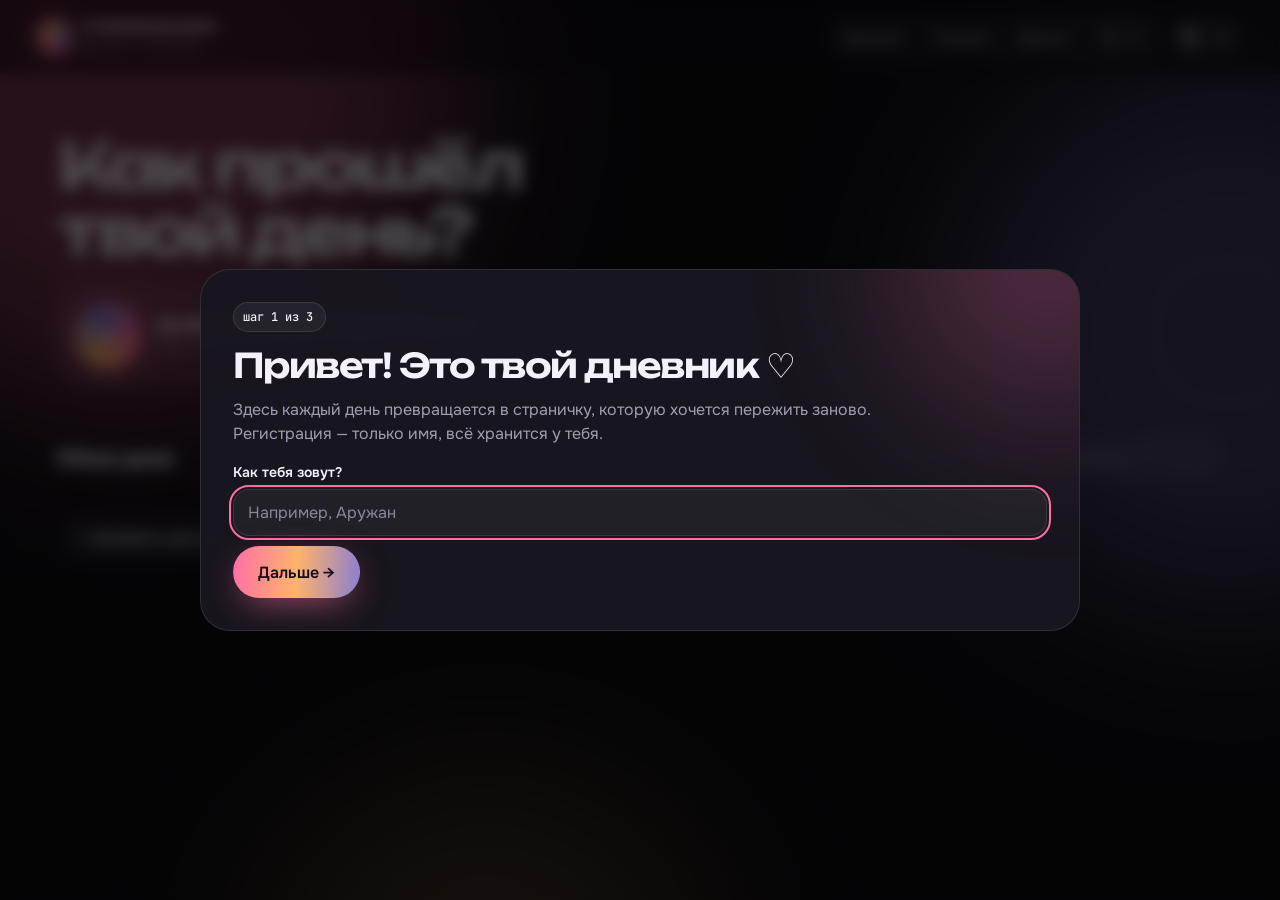
==== index.html @ b0649435 "Deploy Page of the Day: AI day pages, Aura design, RU/EN Co-Authored-By: Claude Opus 5.5 <noreply@an" ====
<!DOCTYPE html>
<html lang="ru">
<head>
<meta charset="utf-8">
<meta name="viewport" content="width=device-width,initial-scale=1,maximum-scale=1,viewport-fit=cover">
<title>Страница дня</title>
<link rel="manifest" href="manifest.webmanifest">
<link rel="icon" href="icon.svg" type="image/svg+xml">
<link rel="apple-touch-icon" href="icon.svg">
<meta name="theme-color" content="#0d0c11">
<meta name="apple-mobile-web-app-capable" content="yes">
<meta name="apple-mobile-web-app-title" content="Страница дня">
<link rel="preconnect" href="https://fonts.googleapis.com">
<link rel="preconnect" href="https://fonts.gstatic.com" crossorigin>
<link href="https://fonts.googleapis.com/css2?family=Amatic+SC:wght@700&family=Caveat:wght@500;700&family=Comfortaa:wght@600&family=Cormorant+Garamond:ital,wght@0,500;0,600;1,500;1,600&family=JetBrains+Mono:wght@500&family=Lobster&family=Marck+Script&family=Neucha&family=Nunito:wght@600&family=Onest:wght@400;500;600;700;800&family=Pacifico&family=Rubik+Mono+One&family=Unbounded:wght@400;500;600;700;900&display=swap" rel="stylesheet">
<link rel="stylesheet" href="css/aura.css">
</head>
<body>
<div class="mesh" aria-hidden="true"><i></i><i></i><i></i></div>
<svg width="0" height="0" style="position:absolute" aria-hidden="true"><defs>
<symbol id="i-photo" viewBox="0 0 24 24"><rect x="3" y="4" width="18" height="16" rx="3"/><circle cx="9" cy="10" r="2"/><path d="M21 16l-5-5-9 9"/></symbol>
<symbol id="i-video" viewBox="0 0 24 24"><rect x="3" y="6" width="13" height="12" rx="3"/><path d="M16 10l5-3v10l-5-3"/></symbol>
<symbol id="i-text" viewBox="0 0 24 24"><path d="M5 6V4h14v2M12 4v16M9 20h6"/></symbol>
<symbol id="i-sticker" viewBox="0 0 24 24"><path d="M14 3H7a4 4 0 0 0-4 4v10a4 4 0 0 0 4 4h7l7-7V7a4 4 0 0 0-4-4z"/><path d="M14 21v-4a3 3 0 0 1 3-3h4"/></symbol>
<symbol id="i-tpl" viewBox="0 0 24 24"><rect x="4" y="3" width="16" height="18" rx="3"/><path d="M8 8h8M8 12h8M8 16h5"/></symbol>
<symbol id="i-date" viewBox="0 0 24 24"><rect x="3" y="5" width="18" height="16" rx="3"/><path d="M3 10h18M8 3v4M16 3v4"/></symbol>
<symbol id="i-link" viewBox="0 0 24 24"><path d="M10 14a4 4 0 0 0 6 0l3-3a4 4 0 0 0-6-6l-1 1M14 10a4 4 0 0 0-6 0l-3 3a4 4 0 0 0 6 6l1-1"/></symbol>
<symbol id="i-secret" viewBox="0 0 24 24"><rect x="3" y="6" width="18" height="13" rx="2"/><path d="M3 8l9 6 9-6"/></symbol>
<symbol id="i-oc" viewBox="0 0 24 24"><circle cx="12" cy="9" r="5"/><path d="M4 21c1-4 4-6 8-6s7 2 8 6"/></symbol>
<symbol id="i-bg" viewBox="0 0 24 24"><path d="M12 3a9 9 0 1 0 0 18c1.5 0 2-1 2-2s-1-2 0-3 2-1 3-1a4 4 0 0 0 4-4c0-4-4-8-9-8z"/><circle cx="7.5" cy="11" r="1"/><circle cx="10" cy="7" r="1"/><circle cx="15" cy="7" r="1"/></symbol>
<symbol id="i-magic" viewBox="0 0 24 24"><path d="M5 19L17 7M14 4l1 2 2 1-2 1-1 2-1-2-2-1 2-1zM19 11l.7 1.3L21 13l-1.3.7L19 15l-.7-1.3L17 13l1.3-.7z"/></symbol>
<symbol id="i-play" viewBox="0 0 24 24"><path d="M7 4l13 8-13 8z"/></symbol>
<symbol id="i-undo" viewBox="0 0 24 24"><path d="M9 14L4 9l5-5"/><path d="M4 9h11a5 5 0 0 1 0 10h-3"/></symbol>
<symbol id="i-redo" viewBox="0 0 24 24"><path d="M3 12a9 9 0 0 1 15.5-6.3L21 8M21 3v5h-5M21 12a9 9 0 0 1-15.5 6.3L3 16M3 21v-5h5"/></symbol>
<symbol id="i-less" viewBox="0 0 24 24"><path d="M5 12h14"/></symbol>
<symbol id="i-more" viewBox="0 0 24 24"><path d="M12 5v14M5 12h14"/></symbol>
<symbol id="i-dots" viewBox="0 0 24 24"><circle cx="5" cy="12" r="1.4"/><circle cx="12" cy="12" r="1.4"/><circle cx="19" cy="12" r="1.4"/></symbol>
<symbol id="i-back" viewBox="0 0 24 24"><path d="M15 5l-7 7 7 7"/></symbol>
<symbol id="i-pen" viewBox="0 0 24 24"><path d="M4 20l4-1 11-11-3-3L5 16z"/></symbol>
<symbol id="i-book" viewBox="0 0 24 24"><path d="M4 5a2 2 0 0 1 2-2h13v16H6a2 2 0 0 0-2 2z"/><path d="M4 19V5"/></symbol>
<symbol id="i-grid" viewBox="0 0 24 24"><rect x="4" y="4" width="7" height="7" rx="2"/><rect x="13" y="4" width="7" height="7" rx="2"/><rect x="4" y="13" width="7" height="7" rx="2"/><rect x="13" y="13" width="7" height="7" rx="2"/></symbol>
<symbol id="i-friends" viewBox="0 0 24 24"><circle cx="9" cy="9" r="3.5"/><circle cx="17" cy="10" r="2.5"/><path d="M3 20c.8-3.5 3-5 6-5s5.2 1.5 6 5M15 15.5c2.6 0 4.6 1.3 5.5 4"/></symbol>
<symbol id="i-share" viewBox="0 0 24 24"><path d="M12 15V3M7 8l5-5 5 5M5 13v6a2 2 0 0 0 2 2h10a2 2 0 0 0 2-2v-6"/></symbol>
<symbol id="i-img" viewBox="0 0 24 24"><rect x="3" y="3" width="18" height="18" rx="3"/><path d="M3 16l5-5 5 5 3-3 5 5"/></symbol>
<symbol id="i-zip" viewBox="0 0 24 24"><path d="M4 7a2 2 0 0 1 2-2h4l2 2h6a2 2 0 0 1 2 2v8a2 2 0 0 1-2 2H6a2 2 0 0 1-2-2z"/></symbol>
<symbol id="i-why" viewBox="0 0 24 24"><circle cx="12" cy="12" r="9"/><path d="M9.5 9.5a2.5 2.5 0 1 1 3.5 2.3c-.6.3-1 .9-1 1.6V14M12 17.5v.01"/></symbol>
<symbol id="i-pages" viewBox="0 0 24 24"><rect x="3" y="5" width="8" height="14" rx="1.5"/><rect x="13" y="5" width="8" height="14" rx="1.5"/></symbol>
</defs></svg>

<header class="bar">
  <a class="logo" href="#home"><span class="logo-ic"></span><span><b data-i18n>страница дня</b><small data-i18n>дневник атмосферы</small></span></a>
  <div class="bar-r">
    <nav class="tabs-top glass">
      <a href="#home" data-nav="home"><svg><use href="#i-book"/></svg><span data-i18n>Дневник</span></a>
      <a href="#photos" data-nav="photos"><svg><use href="#i-grid"/></svg><span data-i18n>Галерея</span></a>
      <a href="#new" class="tab-add" aria-label="Добавить день" data-i18n-aria>+</a>
      <a href="#friends" data-nav="friends"><svg><use href="#i-friends"/></svg><span data-i18n>Друзья</span></a>
      <a href="#me" data-nav="me" class="me-link"><span id="me-ava" class="mini-ava"></span><span id="me-name" data-i18n>Я</span></a>
    </nav>
    <div class="lang glass" role="group" aria-label="Язык"><button type="button" data-lang="ru">RU</button><button type="button" data-lang="en">EN</button></div>
  </div>
</header>

<main>
  <!-- ДНЕВНИК -->
  <section id="v-home" class="view">
    <div class="home-hero">
      <div>
        <p class="k" id="hello-k"></p>
        <h1 id="hello-h">Как прошёл твой день?</h1>
        <button class="cta glass" id="new-day" type="button"><span class="orb">+</span><span><b data-i18n>Добавить сегодняшний день</b><small data-i18n>Пара фото и пара слов — страницу соберу сама</small></span></button>
        <div class="week" id="week"></div>
        <div id="vibe-sum"></div>
      </div>
      <div class="side-col">
        <div class="qday glass" id="qday" hidden></div>
        <div id="memory" class="mem-col"></div>
      </div>
    </div>
    <div class="sec-row"><h2 class="sec"><span id="diary-name" data-i18n>Мои дни</span> <span id="days-count" class="count"></span></h2><input id="search" type="search" class="search" placeholder="Найти день: «какао», «концерт», «октябрь»…" data-i18n-ph aria-label="Поиск по дням" data-i18n-aria></div>
    <div class="days" id="days"></div>
    <div class="row"><label class="btn ghost"><span data-i18n>⇪ Добавить день друга</span><input type="file" id="import-home" accept=".json,application/json" hidden></label></div>
  </section>

  <!-- ДОБАВИТЬ ДЕНЬ -->
  <section id="v-new" class="view" hidden>
    <div class="cmp">
      <div class="cmp-top"><div><p class="k" id="cmp-date"></p><h1 data-i18n>Каким был день?</h1></div><a class="x" href="#home" aria-label="Закрыть" data-i18n-aria style="display:grid;place-items:center;text-decoration:none">✕</a></div>
      <textarea id="cmp-text" class="cmp-text glass" placeholder="Пара слов о дне — можно совсем коротко" data-i18n-ph></textarea>
      <p class="lbl"><span data-i18n>// настроение</span><small data-i18n>необязательно</small></p>
      <div class="moods" id="cmp-moods"></div>
      <input id="cmp-own" class="inp own" placeholder="Опиши настроение своими словами" data-i18n-ph hidden>
      <p class="lbl"><span data-i18n>// фото и видео</span><small data-i18n>первое станет главным</small></p>
      <div class="media" id="cmp-media"></div>
      <p class="lbl"><span data-i18n>// детали</span><small data-i18n>необязательно</small></p>
      <div class="rowi glass"><i>♪</i><input id="cmp-song" placeholder="Песня дня: ссылка или «исполнитель — название»" data-i18n-ph></div>
      <div class="rowi glass"><i>⌖</i><input id="cmp-place" placeholder="Место" data-i18n-ph></div>
      <div class="rowi glass"><i>✎</i><input id="cmp-extra" placeholder="Ещё заметка — что хочется не забыть" data-i18n-ph></div>
      <div class="cmp-q glass" id="cmp-q" hidden></div>
      <div class="cmp-go"><button class="btn pink" id="cmp-gen" type="button" disabled><span data-i18n>✦ Собрать мой день</span></button></div>
      <p class="note" id="cmp-hint" style="text-align:center" data-i18n>Добавь хотя бы пару слов или одно фото</p>
    </div>
  </section>

  <!-- ГАЛЕРЕЯ -->
  <section id="v-photos" class="view" hidden>
    <div class="view-h"><h1 data-i18n>Все фото</h1><p class="sub" data-i18n>Каждый кадр из всех дней в одном месте. Нажми — откроется день, к которому он приклеен.</p></div>
    <div class="gallery" id="gallery"></div>
  </section>

  <!-- ДРУЗЬЯ -->
  <section id="v-friends" class="view" hidden>
    <div class="view-h">
      <h1 data-i18n>Дни друзей</h1>
      <p class="sub" data-i18n>Друг жмёт «Поделиться» в своём дне и присылает тебе файл. Ты добавляешь его сюда, смотришь атмосферу его дня, ставишь реакции и оставляешь записки в конвертиках. Можно собрать общий разворот: слева твоя страница, справа — его.</p>
      <div class="row"><label class="btn pink big"><span data-i18n>⇪ Добавить файл от друга</span><input type="file" id="import-friends" accept=".json,application/json" hidden></label></div>
    </div>
    <div class="days" id="friend-days"></div>
  </section>

  <!-- ПРОФИЛЬ -->
  <section id="v-me" class="view" hidden>
    <div class="me-grid glass">
      <div class="oc-stage" id="me-oc"></div>
      <div>
        <h1 id="me-h">Профиль</h1>
        <p class="sub" data-i18n>Твой персонаж живёт в дневнике как стикер. Его можно поменять когда угодно.</p>
        <div class="row"><button class="btn white" id="edit-oc" type="button" data-i18n>Изменить персонажа</button><button class="btn ghost" id="edit-vibe" type="button" data-i18n>Пройти тест вайба заново</button><a class="btn ghost" href="atmosphere.html" data-i18n>Художественный режим</a></div>
        <div class="row"><button class="btn ghost" id="backup" type="button" data-i18n>Сохранить весь дневник файлом</button><label class="btn ghost"><span data-i18n>Восстановить из файла</span><input type="file" id="restore" accept=".json" hidden></label></div>
        <div class="set">
          <h3 data-i18n>AI-анализ через Gemini</h3>
          <p class="note" data-i18n>Без ключа страницы собирает встроенный движок прямо в браузере. С ключом Gemini дополнительно смотрит, что на фото, и точнее подбирает детали и название. Фото и текст дня тогда отправляются в Google.</p>
          <div class="field"><span data-i18n>Ключ Gemini API</span><input id="ai-key" type="password" autocomplete="off" placeholder="AIza…"></div>
          <div class="field"><span data-i18n>Модель</span><input id="ai-model" placeholder="gemini-2.5-flash"></div>
          <div class="row" style="margin-top:4px"><button class="btn white small" id="ai-save" type="button" data-i18n>Сохранить</button><button class="btn ghost small" id="ai-test" type="button" data-i18n>Проверить</button><span class="note" id="ai-st"></span></div>
        </div>
        <p class="note" style="margin-top:18px" data-i18n>Всё хранится только в твоём браузере.</p>
      </div>
    </div>
  </section>

  <!-- ГОТОВАЯ СТРАНИЦА И РЕДАКТОР -->
  <section id="v-edit" class="view" hidden>
    <div class="ed-top">
      <a class="btn icon" href="#home" aria-label="Назад" data-i18n-aria><svg><use href="#i-back"/></svg></a>
      <input id="ed-title" class="ed-title" placeholder="Название дня" data-i18n-ph aria-label="Название дня" data-i18n-aria>
      <input id="ed-date" type="date" class="ed-date" aria-label="Дата" data-i18n-aria>
      <button class="btn icon edit-only" id="ed-undo" type="button" title="Отменить (Ctrl+Z)" aria-label="Отменить" data-i18n-aria><svg><use href="#i-undo"/></svg></button>
      <button class="btn small white edit-only" id="ed-done" type="button" data-i18n>Готово</button>
      <button class="btn icon" id="ed-more" type="button" aria-label="Ещё" data-i18n-aria><svg><use href="#i-dots"/></svg></button>
    </div>
    <div class="ed-menu glass" id="ed-menu" hidden>
      <button type="button" id="ed-play"><svg><use href="#i-play"/></svg><span data-i18n>Прожить день</span></button>
      <button type="button" id="ed-share"><svg><use href="#i-share"/></svg><span data-i18n>Поделиться</span></button>
      <button type="button" id="ed-why"><svg><use href="#i-why"/></svg><span data-i18n>Почему так?</span></button>
      <hr>
      <button type="button" id="ed-png"><svg><use href="#i-img"/></svg><span data-i18n>Сохранить картинкой</span></button>
      <button type="button" id="ed-video"><svg><use href="#i-video"/></svg><span data-i18n>Видео для сторис</span></button>
      <button type="button" id="ed-zip"><svg><use href="#i-zip"/></svg><span data-i18n>Папка .zip</span></button>
      <hr>
      <div class="row-m"><svg><use href="#i-pages"/></svg><div class="seg" role="group" aria-label="Страницы"><button type="button" data-pages="1" data-i18n>1 стр.</button><button type="button" data-pages="2" data-i18n>2 стр.</button></div></div>
    </div>
    <div class="ed-wrap" id="ed-wrap">
      <div class="ed-glow"></div>
      <div class="spread" id="spread"></div>
    </div>
    <div class="ed-side" id="ed-side">
    <p class="side-k k" data-i18n>AI собрал страницу · можно пересобрать</p>
    <div class="aibar" id="aibar">
      <button type="button" class="main" data-ai="regen"><svg><use href="#i-redo"/></svg><span data-i18n>Другой вариант</span></button>
      <button type="button" data-ai="less"><svg><use href="#i-less"/></svg><span data-i18n>Минималистичнее</span></button>
      <button type="button" data-ai="more"><svg><use href="#i-more"/></svg><span data-i18n>Больше деталей</span></button>
      <button type="button" data-ai="mood" id="ai-mood"></button>
    </div>
    <p class="why-line" id="why-line"></p>
    <div class="ed-bottom" id="ed-bottom">
      <button class="btn" type="button" id="ed-edit"><svg><use href="#i-pen"/></svg><span data-i18n>Править</span></button>
      <button class="btn pink" type="button" id="ed-save" data-i18n>Сохранить в дневник</button>
    </div>
    <ol class="why side-why" id="why-list"></ol>
    </div>
    <div class="dock" id="dock">
      <div class="tools" id="tools">
        <button class="tool" data-sheet="photo" type="button"><svg><use href="#i-photo"/></svg><span data-i18n>Фото</span></button>
        <label class="tool"><input type="file" id="add-video" accept="video/*" hidden><svg><use href="#i-video"/></svg><span data-i18n>Видео 5с</span></label>
        <button class="tool" data-act="text" type="button"><svg><use href="#i-text"/></svg><span data-i18n>Текст</span></button>
        <button class="tool" data-sheet="stickers" type="button"><svg><use href="#i-sticker"/></svg><span data-i18n>Стикеры</span></button>
        <button class="tool" data-sheet="bg" type="button"><svg><use href="#i-bg"/></svg><span data-i18n>Фон</span></button>
        <button class="tool" data-sheet="song" type="button"><svg viewBox="0 0 24 24"><path d="M9 18V5l11-2v13"/><circle cx="6" cy="18" r="3"/><circle cx="17" cy="16" r="3"/></svg><span data-i18n>Песня</span></button>
        <button class="tool" data-sheet="templates" type="button"><svg><use href="#i-tpl"/></svg><span data-i18n>Вопросы</span></button>
        <button class="tool" data-sheet="widgets" type="button"><svg><use href="#i-date"/></svg><span data-i18n>Дата</span></button>
        <button class="tool" data-act="link" type="button"><svg><use href="#i-link"/></svg><span data-i18n>Ссылка</span></button>
        <button class="tool" data-sheet="secrets" type="button"><svg><use href="#i-secret"/></svg><span data-i18n>Секрет</span></button>
        <button class="tool" data-act="oc" type="button"><svg><use href="#i-oc"/></svg><span data-i18n>Я</span></button>
      </div>
      <div class="itbar" id="itbar" hidden>
        <button type="button" data-it="edit" data-i18n>✎ Изменить</button>
        <button type="button" data-it="frame" data-i18n>▢ Рамка</button>
        <button type="button" data-it="color" data-i18n>● Цвет</button>
        <button type="button" data-it="pos" data-i18n>⌖ Место</button>
        <button type="button" data-it="up" data-i18n>↑ Выше</button>
        <button type="button" data-it="down" data-i18n>↓ Ниже</button>
        <button type="button" data-it="dup" data-i18n>⧉ Копия</button>
        <button type="button" data-it="del" class="danger" data-i18n>✕ Удалить</button>
        <button type="button" data-it="done" class="ok" data-i18n>Готово</button>
      </div>
    </div>
  </section>
</main>

<!-- генерация -->
<div class="genov" id="genov" hidden><div><div class="gorb" id="gorb"></div><b id="gen-h" data-i18n>Считываю атмосферу</b><p id="gen-p" data-i18n>свет фото, слова, ритм песни и твой стиль</p><div class="gsteps" id="gsteps"></div></div></div>
<!-- нижние листы -->
<div class="sheet" id="sheet" hidden><div class="sheet-box"><div class="sheet-head"><b id="sheet-title"></b><button type="button" class="x" id="sheet-x" aria-label="Закрыть" data-i18n-aria>✕</button></div><div id="sheet-body" class="sheet-body"></div></div></div>
<!-- окно (онбординг, конверт, редактирование) -->
<div class="modal" id="modal" hidden><div class="modal-box" id="modal-box"></div></div>
<div class="shelf" id="shelf" hidden>
  <div class="shelf-panel" id="shelf-panel" aria-label="Мои дневники"></div>
  <button class="shelf-handle" id="shelf-handle" type="button" aria-label="Открыть мои дневники" title="Потяни вправо"><i></i><i></i><i></i></button>
</div>
<div class="shelf-dim" id="shelf-dim"></div>
<div class="replay" id="replay" hidden></div>
<div class="toast" id="toast" hidden></div>

<script src="js/util.js"></script>
<script src="js/i18n.js"></script>
<script src="js/i18n-en.js"></script>
<script src="js/lexicon.js"></script>
<script src="js/analyze-text.js"></script>
<script src="js/analyze-image.js"></script>
<script src="js/music.js"></script>
<script src="js/analyze-audio.js"></script>
<script src="js/demo.js"></script>
<script src="js/system.js"></script>
<script src="js/zip.js"></script>
<script src="js/stickers.js"></script>
<script src="js/prompts.js"></script>
<script src="js/taste.js"></script>
<script src="js/gemini.js"></script>
<script src="js/generate.js"></script>
<script src="js/scrap.js"></script>
</body>
</html>
---- css/aura.css ----
/*
АУРА — тёмный кинематографичный интерфейс. Цвета приносит день: палитра последней страницы
светится за интерфейсом (--acc, --acc2, --acc3). Сами страницы дневника живут в своих цветах.
TYPE — Unbounded (заголовки), Onest (интерфейс), JetBrains Mono (служебные подписи).
*/
:root{--bg:#0d0c11;--bg2:#16141c;--ink:#f4f1fa;--muted:#a39db2;--line:#ffffff1c;--glass:#ffffff0e;--glass2:#ffffff18;--card:#ffffff0e;
  --acc:#ff6fa5;--acc2:#8b7fd1;--acc3:#ffb36b;--grad:linear-gradient(95deg,#ff6fa5,#ffb36b 50%,#8b7fd1);
  --h:Unbounded,Onest,system-ui,sans-serif;--ui:Onest,system-ui,sans-serif;--mono:"JetBrains Mono",ui-monospace,monospace;color-scheme:dark}
*{box-sizing:border-box;min-width:0}
[hidden]{display:none!important}
html,body{margin:0}
body{background:var(--bg);color:var(--ink);font:16px/1.5 var(--ui);overflow-x:clip;-webkit-font-smoothing:antialiased}
a{color:inherit}
svg use{pointer-events:none}
h1,h2{font-family:var(--h);font-weight:600;letter-spacing:-.045em;line-height:1.02;margin:0;text-wrap:balance}
h1{font-size:clamp(34px,5vw,64px)}
h2{font-size:clamp(24px,3vw,34px)}
.sub{color:var(--muted);font-size:16px;max-width:58ch}
.note{color:var(--muted);font-size:13px}
.k{font:500 12px var(--mono);color:var(--muted);letter-spacing:.02em}
.row{display:flex;flex-wrap:wrap;gap:8px;margin:18px 0 0}
.pill{display:inline-flex;align-items:center;gap:8px;font:500 12px var(--mono);color:var(--ink);background:var(--glass);border:1px solid var(--line);border-radius:999px;padding:6px 12px 6px 9px;margin:0 0 16px}
.pill i{width:8px;height:8px;border-radius:50%;background:var(--acc);box-shadow:0 0 10px var(--acc)}
.glass{background:var(--glass);border:1px solid var(--line);backdrop-filter:blur(22px) saturate(1.3);-webkit-backdrop-filter:blur(22px) saturate(1.3)}

/* аура за интерфейсом */
.mesh{position:fixed;inset:0;z-index:-1;pointer-events:none;overflow:hidden}
.mesh i{position:absolute;border-radius:50%;filter:blur(90px);opacity:.42;transition:background 1.4s}
.mesh i:nth-child(1){width:52vmax;height:52vmax;left:-16vmax;top:-20vmax;background:var(--acc);animation:drift 26s ease-in-out infinite alternate}
.mesh i:nth-child(2){width:44vmax;height:44vmax;right:-18vmax;top:4vmax;background:var(--acc2);animation:drift 32s ease-in-out infinite alternate-reverse}
.mesh i:nth-child(3){width:36vmax;height:36vmax;left:20vmax;bottom:-26vmax;background:var(--acc3);opacity:.22;animation:drift 38s ease-in-out infinite alternate}
@keyframes drift{to{transform:translate(6vmax,4vmax) scale(1.12)}}
body.in-edit .mesh i{opacity:.28}

/* верхняя панель и нижние вкладки */
.bar{position:sticky;top:0;z-index:20;display:flex;gap:10px 20px;align-items:center;justify-content:space-between;padding:12px max(3vw,16px);background:color-mix(in srgb,var(--bg) 55%,transparent);backdrop-filter:blur(18px) saturate(1.4);-webkit-backdrop-filter:blur(18px) saturate(1.4);border-bottom:1px solid #ffffff10}
.logo{display:flex;gap:10px;align-items:center;text-decoration:none}
.logo-ic{width:34px;height:34px;border-radius:50%;background:conic-gradient(from 200deg,var(--acc),var(--acc3),var(--acc2),var(--acc));box-shadow:0 0 24px color-mix(in srgb,var(--acc) 60%,transparent);transition:background 1.4s}
.logo b{display:block;font:600 16px/1 var(--h);letter-spacing:-.05em}
.logo small{font:500 11px var(--mono);color:var(--muted)}
.bar-r{display:flex;gap:10px;align-items:center}
.tabs-top{display:flex;gap:2px;padding:4px;border-radius:999px}
.tabs-top a{text-decoration:none;padding:8px 14px;border-radius:999px;font-weight:600;font-size:14px;display:flex;align-items:center;gap:8px;min-height:40px;color:var(--muted);transition:color .2s,background .2s}
.tabs-top a:hover{color:var(--ink)}
.tabs-top a.on{background:#fff;color:#0d0c11}
.tabs-top .tab-add{display:none}
.tabs-top a svg{width:20px;height:20px;fill:none;stroke:currentColor;stroke-width:1.8;stroke-linecap:round;stroke-linejoin:round;display:none}
.mini-ava{width:24px;height:24px;border-radius:50%;background:#ffffff22;overflow:hidden;display:inline-block}
.mini-ava svg{width:100%;height:100%}
.lang{display:flex;padding:3px;border-radius:999px}
.lang button{border:0;background:transparent;color:var(--muted);font:600 12px var(--mono);padding:6px 9px;border-radius:999px;cursor:pointer;min-height:32px}
.lang button.on{background:var(--glass2);color:var(--ink)}

main{max-width:1240px;margin:0 auto;padding:clamp(18px,3vw,40px) max(3vw,16px) 140px}

/* кнопки */
.btn{font:600 15px var(--ui);border:1px solid var(--line);border-radius:999px;padding:11px 18px;min-height:44px;cursor:pointer;display:inline-flex;align-items:center;justify-content:center;gap:8px;text-decoration:none;background:var(--glass);color:var(--ink);transition:transform .15s,background .2s,box-shadow .2s;backdrop-filter:blur(12px);-webkit-backdrop-filter:blur(12px)}
.btn:hover{transform:translateY(-1px);background:var(--glass2)}
.btn svg{width:17px;height:17px;fill:none;stroke:currentColor;stroke-width:2;stroke-linecap:round;stroke-linejoin:round}
.btn.pink{background:var(--grad);color:#140f1a;border-color:transparent;box-shadow:0 10px 36px -10px color-mix(in srgb,var(--acc) 70%,transparent)}
.btn.white{background:#fff;color:#0d0c11;border-color:#fff}
.btn.acc{background:var(--acc);color:#140f1a;border-color:var(--acc)}
.btn.big{font-size:16px;padding:14px 24px;min-height:52px}
.btn.small{padding:8px 13px;min-height:40px;font-size:14px}
.btn.icon{padding:8px;width:42px;min-height:42px}
.btn.ghost{background:var(--glass)}
.btn:disabled{opacity:.4;cursor:not-allowed;transform:none}
.btn:focus-visible,.tool:focus-visible,input:focus-visible,textarea:focus-visible,button:focus-visible{outline:2px solid var(--acc);outline-offset:2px}

/* главная */
.home-hero{display:grid;grid-template-columns:minmax(0,1.25fr) minmax(0,1fr);gap:20px;align-items:end;margin:8px 0 26px}
.home-hero h1{margin:10px 0 22px}
.cta{display:flex;gap:16px;align-items:center;padding:16px 22px 16px 16px;border-radius:28px;cursor:pointer;text-align:left;color:var(--ink);font:inherit;width:100%;max-width:520px;transition:transform .2s,background .2s}
.cta:hover{transform:translateY(-2px);background:var(--glass2)}
.orb{width:66px;height:66px;flex:none;border-radius:50%;background:conic-gradient(from 90deg,var(--acc),var(--acc3),var(--acc2),var(--acc));display:grid;place-items:center;font:300 34px/1 var(--ui);color:#fff;box-shadow:0 0 44px color-mix(in srgb,var(--acc) 60%,transparent);animation:breathe 4s ease-in-out infinite}
@keyframes breathe{50%{transform:scale(1.06);box-shadow:0 0 64px color-mix(in srgb,var(--acc) 75%,transparent)}}
.cta b{display:block;font:600 18px/1.15 var(--h);letter-spacing:-.04em}
.cta small{color:var(--muted);font-size:14px}
.week{display:flex;gap:6px;margin:16px 0 0;max-width:520px}
.week span{flex:1;display:grid;justify-items:center;gap:5px;font:500 10px var(--mono);color:var(--muted);text-transform:uppercase}
.week i{width:100%;height:34px;border-radius:11px;background:var(--glass);border:1px solid #ffffff12}
.week i.on{background:linear-gradient(180deg,var(--acc),var(--acc2));border-color:transparent;box-shadow:0 6px 18px -8px var(--acc)}
.week .today i{outline:1.5px dashed #ffffff55;outline-offset:2px}
.side-col{display:grid;gap:14px}
.qday{border-radius:24px;padding:18px 18px 16px}
.qday .k{display:flex;justify-content:space-between;gap:10px}
.qday b{display:block;font:500 19px/1.3 var(--ui);margin:8px 0 14px;text-wrap:balance}
.qday .row{margin:0}
.qday button.skip{border:0;background:none;color:var(--muted);font:600 13px var(--ui);cursor:pointer;padding:6px}
.memory{display:grid;grid-template-columns:96px minmax(0,1fr);gap:16px;align-items:center;border-radius:24px;padding:14px;text-decoration:none;position:relative;overflow:hidden}
.memory img{width:100%;aspect-ratio:540/760;object-fit:cover;border-radius:12px;transform:rotate(-3deg);box-shadow:0 14px 30px -10px #000}
.memory .k{color:color-mix(in srgb,var(--acc) 70%,#fff)}
.memory h3{font:600 18px/1.1 var(--h);letter-spacing:-.04em;margin:6px 0 4px}
.memory p{margin:0 0 10px;color:var(--muted);font-size:13px;display:-webkit-box;-webkit-line-clamp:2;-webkit-box-orient:vertical;overflow:hidden}
.memory .btn{min-height:36px;padding:6px 14px;font-size:13px}
.vibe-row{display:flex;flex-wrap:wrap;align-items:center;gap:6px;margin:14px 0 0}
.vibe-row span{font:600 12px var(--ui);background:var(--glass);border:1px solid var(--line);border-radius:999px;padding:5px 10px;display:inline-flex;align-items:center;gap:6px}
.vibe-row .vb-main{background:#fff;color:#0d0c11;border-color:#fff}
.vibe-row .vq-dots{padding:5px 8px;margin:0}
.vb-edit{border:0;background:none;font:600 12px var(--ui);color:var(--muted);text-decoration:underline;cursor:pointer;padding:5px}
.sec-row{display:flex;flex-wrap:wrap;gap:12px 20px;align-items:center;justify-content:space-between;margin:34px 0 18px}
.sec{font-size:22px;margin:0;display:flex;gap:10px;align-items:baseline}
.count{font:500 13px var(--mono);color:var(--muted)}
.search{font:15px var(--ui);border:1px solid var(--line);background:var(--glass);border-radius:999px;padding:10px 18px;min-height:44px;width:min(420px,100%);color:var(--ink)}
.search::placeholder{color:#8d879c}
.days{display:grid;grid-template-columns:repeat(auto-fill,minmax(min(100%,200px),1fr));gap:30px 18px}
.day-card{display:block;text-decoration:none;position:relative;transition:transform .3s}
.day-card:hover{transform:translateY(-5px)}
.day-card .glow{position:absolute;inset:14% 10% 30%;border-radius:50%;background:var(--g,var(--acc));filter:blur(34px);opacity:.55;z-index:-1;transition:opacity .3s}
.day-card:hover .glow{opacity:.85}
.day-card img{width:100%;aspect-ratio:540/760;object-fit:cover;border-radius:18px;display:block;background:#1d1a24;box-shadow:0 22px 40px -22px #000}
.day-card b{display:block;font:600 14px/1.25 var(--h);letter-spacing:-.03em;margin:12px 2px 3px}
.day-card span{font:500 11px var(--mono);color:var(--muted);margin:0 2px}
.day-card .who{display:inline-block;background:var(--glass);border:1px solid var(--line);color:var(--ink);border-radius:999px;padding:2px 9px;font:600 12px var(--ui);margin:6px 2px 0}
.day-card.new{display:grid;place-items:center;align-content:center;gap:12px;aspect-ratio:540/760;border:1.5px dashed #ffffff30;border-radius:18px;background:var(--glass);font:600 14px var(--h);color:var(--muted);cursor:pointer;width:100%}
.day-card.new .orb{width:52px;height:52px;font-size:28px}
.empty{color:var(--muted)}
.view-h{margin:8px 0 26px}
.view-h h1{margin-bottom:10px}
.gallery{columns:4 200px;column-gap:12px}
.gallery a{display:block;margin:0 0 12px;break-inside:avoid;border-radius:16px;overflow:hidden;position:relative}
.gallery img{width:100%;display:block}
.gallery span{position:absolute;left:8px;bottom:8px;background:#000a;color:#fff;font:600 12px var(--ui);padding:3px 9px;border-radius:999px;backdrop-filter:blur(6px)}
.me-grid{display:grid;grid-template-columns:minmax(0,280px) minmax(0,1fr);gap:36px;align-items:start;border-radius:32px;padding:clamp(20px,3vw,40px)}
.oc-stage{aspect-ratio:3/4;border-radius:26px;background:radial-gradient(70% 60% at 50% 30%,color-mix(in srgb,var(--acc) 40%,transparent),transparent 70%),#ffffff0c;display:grid;place-items:end center;overflow:hidden}
.oc-stage svg{width:90%}
.set{margin-top:26px;padding-top:22px;border-top:1px solid var(--line)}
.set h3{font:600 15px var(--h);letter-spacing:-.03em;margin:0 0 4px}
.set .field{max-width:520px}

/* поля */
.field{display:flex;flex-direction:column;gap:6px;margin:10px 0}
.field span{font-weight:600;font-size:14px}
.field input,.field textarea,.field select,.inp{font:16px var(--ui);border:1px solid var(--line);border-radius:16px;padding:12px 14px;color:var(--ink);background:#ffffff0c;width:100%}
.field input::placeholder,.field textarea::placeholder,.inp::placeholder{color:#8d879c}
.field textarea{min-height:110px;resize:vertical}
.field select option{background:#16141c}

/* композер «Добавить день» */
.cmp{max-width:720px;margin:0 auto}
.cmp-top{display:flex;justify-content:space-between;align-items:center;gap:12px;margin-bottom:14px}
.cmp-top h1{font-size:clamp(26px,4vw,40px)}
.cmp-text{width:100%;min-height:130px;border-radius:24px;padding:18px 20px;font:400 19px/1.45 var(--ui);color:var(--ink);resize:vertical;outline:none}
.cmp-text::placeholder{color:#8d879c}
.lbl{display:flex;justify-content:space-between;align-items:baseline;font:500 12px var(--mono);color:var(--muted);margin:22px 4px 10px}
.lbl small{font:inherit;opacity:.7}
.moods{display:flex;flex-wrap:wrap;gap:8px}
.moods button{display:inline-flex;align-items:center;gap:8px;border-radius:999px;padding:9px 14px;font:600 14px var(--ui);background:var(--glass);border:1px solid var(--line);color:var(--ink);cursor:pointer;min-height:42px;transition:background .2s,box-shadow .2s}
.moods button i{width:10px;height:10px;border-radius:50%}
.moods button.on{background:var(--grad);border-color:transparent;color:#140f1a;box-shadow:0 0 24px -4px color-mix(in srgb,var(--acc) 70%,transparent)}
.moods button.on i{box-shadow:0 0 0 2px #140f1a33}
.own{margin-top:10px}
.media{display:flex;gap:10px;overflow-x:auto;padding:2px 2px 6px;scrollbar-width:none}
.media .m{position:relative;flex:none;width:110px;height:140px;border-radius:18px;overflow:hidden;background:#ffffff10}
.media .m img{width:100%;height:100%;object-fit:cover;display:block}
.media .m .vid{position:absolute;left:8px;bottom:8px;background:#000a;color:#fff;font:600 11px var(--ui);border-radius:999px;padding:2px 8px}
.media .m button{position:absolute;right:6px;top:6px;width:26px;height:26px;border-radius:50%;border:0;background:#000b;color:#fff;cursor:pointer;font-size:12px}
.media .m.main::after{content:attr(data-main);position:absolute;left:8px;top:8px;background:#fff;color:#0d0c11;font:600 10px var(--ui);border-radius:999px;padding:2px 8px}
.media label.add{flex:none;width:110px;height:140px;border-radius:18px;border:1.5px dashed #ffffff40;display:grid;place-items:center;align-content:center;gap:6px;color:var(--muted);cursor:pointer;font:600 12px var(--ui);text-align:center;background:var(--glass)}
.media label.add b{font:300 30px/1 var(--ui);color:var(--ink)}
.rowi{display:flex;gap:12px;align-items:center;padding:8px 10px 8px 12px;margin-top:8px;border-radius:18px}
.rowi>i{font-style:normal;width:34px;height:34px;flex:none;border-radius:50%;background:var(--glass2);display:grid;place-items:center;font-size:15px}
.rowi input{flex:1;border:0;background:transparent;color:var(--ink);font:500 15px var(--ui);padding:10px 4px;outline:none;min-width:0}
.rowi input::placeholder{color:#8d879c}
.rowi .sm{font:500 12px var(--ui);color:var(--muted);white-space:nowrap}
.cmp-q{border-radius:22px;padding:16px 16px 12px;margin-top:22px;position:relative;overflow:hidden}
.cmp-q::before{content:"";position:absolute;width:180px;height:180px;right:-60px;top:-80px;border-radius:50%;background:var(--acc2);filter:blur(50px);opacity:.45}
.cmp-q b{position:relative;display:block;font:500 17px/1.3 var(--ui);margin:6px 0 4px}
.cmp-q .rowi{background:#ffffff0c;position:relative}
.cmp-q .qx{position:absolute;right:10px;top:10px;border:0;background:none;color:var(--muted);cursor:pointer;font:600 12px var(--ui);z-index:1}
.cmp-go{position:sticky;bottom:18px;z-index:10;margin-top:26px;display:flex;gap:10px;align-items:center}
.cmp-go .btn{flex:1;min-height:60px;font:600 17px var(--h);letter-spacing:-.03em;border-radius:22px}
.cmp-go .hint{font-size:12px;color:var(--muted);text-align:center;margin-top:6px}

/* генерация */
.genov{position:fixed;inset:0;z-index:85;background:#0b0a0eF2;display:grid;place-items:center;text-align:center;padding:24px;backdrop-filter:blur(10px)}
.genov .gorb{width:min(300px,64vw);aspect-ratio:1;border-radius:50%;margin:0 auto;background:radial-gradient(circle at 35% 35%,var(--o1,#ffd1a8),transparent 46%),radial-gradient(circle at 70% 60%,var(--o2,#8b7fd1),transparent 56%),radial-gradient(circle at 40% 78%,var(--o3,#ff6fa5),transparent 56%),#241b33;box-shadow:0 0 140px color-mix(in srgb,var(--o3,#ff6fa5) 45%,transparent);animation:gspin 7s linear infinite,breathe 2.6s ease-in-out infinite;transition:background 1s}
@keyframes gspin{to{rotate:360deg}}
.genov b{display:block;font:600 clamp(20px,3vw,28px)/1.2 var(--h);letter-spacing:-.04em;margin-top:34px}
.genov p{color:var(--muted);margin:8px 0 0}
.gsteps{display:grid;gap:8px;margin:22px auto 0;max-width:420px;text-align:left}
.gsteps div{display:flex;gap:10px;align-items:center;font-size:14px;font-weight:600;opacity:0;transform:translateY(6px);transition:opacity .4s,transform .4s}
.gsteps div.on{opacity:1;transform:none}
.gsteps div i{width:22px;height:22px;flex:none;border-radius:50%;background:var(--grad);color:#140f1a;font-size:12px;display:grid;place-items:center;font-style:normal}
.gsteps div small{font:500 11.5px var(--mono);color:var(--muted);margin-left:auto;display:flex;gap:4px;align-items:center}
.gsteps div small u{width:14px;height:14px;border-radius:50%;display:inline-block}

/* редактор и готовая страница */
.ed-top{display:flex;gap:8px;align-items:center;margin-bottom:12px}
.ed-title{flex:1 1 200px;font:600 18px var(--h);letter-spacing:-.04em;border:1px solid transparent;background:transparent;border-radius:14px;padding:9px 12px;color:var(--ink);min-height:44px}
.ed-title:hover,.ed-title:focus{border-color:var(--line);background:var(--glass)}
.ed-date{font:500 13px var(--mono);border:1px solid var(--line);background:var(--glass);border-radius:14px;padding:9px;min-height:42px;color:var(--ink)}
.seg{display:flex;border-radius:999px;padding:3px;background:var(--glass);border:1px solid var(--line)}
.seg button{border:0;background:transparent;font:600 13px var(--ui);padding:7px 12px;border-radius:999px;cursor:pointer;color:var(--muted);min-height:34px}
.seg button.on{background:#fff;color:#0d0c11}
.ed-menu{position:absolute;right:max(3vw,16px);top:120px;z-index:40;border-radius:22px;padding:8px;display:grid;gap:2px;min-width:230px;background:#1a1722f2;box-shadow:0 30px 60px -20px #000}
.ed-menu button,.ed-menu .row-m{border:0;background:transparent;color:var(--ink);font:600 14px var(--ui);text-align:left;padding:11px 14px;border-radius:14px;cursor:pointer;display:flex;gap:10px;align-items:center;min-height:44px}
.ed-menu button:hover{background:var(--glass2)}
.ed-menu svg{width:17px;height:17px;fill:none;stroke:currentColor;stroke-width:2;stroke-linecap:round;stroke-linejoin:round}
.ed-menu hr{border:0;border-top:1px solid var(--line);margin:4px 6px}
.ed-wrap{display:grid;place-items:start center;padding:6px 0 16px;touch-action:none;position:relative}
.ed-glow{position:absolute;left:50%;top:40px;width:min(520px,80vw);height:60%;transform:translateX(-50%);border-radius:50%;background:radial-gradient(circle,color-mix(in srgb,var(--acc) 55%,transparent),transparent 65%);filter:blur(40px);opacity:.55;pointer-events:none;z-index:0}
.spread{position:relative;display:flex;transform-origin:top center;filter:drop-shadow(0 30px 50px rgba(0,0,0,.5));z-index:1}
.pg{position:relative;width:540px;height:760px;overflow:hidden;border-radius:22px;background:#fff;--ink:#121212;--muted:#6f6c66;--line:#e2e0db;color:var(--ink)}
.spread.two .pg:first-child{border-radius:22px 4px 4px 22px}
.spread.two .pg:last-child{border-radius:4px 22px 22px 4px}
.spread.two::after{content:"";position:absolute;left:50%;top:0;bottom:0;width:34px;transform:translateX(-50%);background:linear-gradient(90deg,transparent,rgba(0,0,0,.12) 46%,rgba(255,255,255,.35) 52%,transparent);pointer-events:none;z-index:500}
.spread.two .pg.act{box-shadow:inset 0 0 0 3px color-mix(in srgb,var(--acc) 60%,transparent)}
.spread.two.col{flex-direction:column}
.spread.two.col .pg:first-child{border-radius:22px 22px 4px 4px}
.spread.two.col .pg:last-child{border-radius:4px 4px 22px 22px}
.spread.two.col::after{left:0;right:0;top:50%;bottom:auto;width:auto;height:30px;transform:translateY(-50%);background:linear-gradient(180deg,transparent,rgba(0,0,0,.12) 46%,rgba(255,255,255,.35) 52%,transparent)}
.pg .owner{position:absolute;left:14px;bottom:12px;font:600 11px var(--ui);color:#fff;background:#0006;border-radius:999px;padding:3px 9px;z-index:400;pointer-events:none}
.pg-hint{position:absolute;inset:auto 50px 44%;text-align:center;font:500 15px var(--ui);color:#0006;pointer-events:none}
.guide{position:absolute;background:var(--acc);z-index:600;pointer-events:none;display:none}
.guide.v{left:50%;top:0;bottom:0;width:1px}.guide.h{top:50%;left:0;right:0;height:1px}
.guide.on{display:block}
.notes-ic{position:absolute;right:12px;top:12px;width:26px;height:26px;border-radius:8px;border:0;background:#ffffffe0;box-shadow:0 2px 8px #0002;cursor:pointer;z-index:450;display:grid;place-items:center;padding:0}
.notes-ic svg{width:14px;height:14px;fill:none;stroke:#121212;stroke-width:2;stroke-linecap:round}
.notes-ic.has::after{content:"";position:absolute;right:-2px;top:-2px;width:8px;height:8px;border-radius:50%;background:var(--acc)}
.ed-wrap.drop .pg{outline:3px dashed var(--acc);outline-offset:-10px}

/* AI-панель под страницей */
.aibar{display:flex;flex-wrap:wrap;gap:8px;justify-content:center;margin:4px auto 0;max-width:720px;position:relative;z-index:2}
.aibar button{display:inline-flex;align-items:center;gap:7px;border-radius:999px;padding:10px 15px;font:600 14px var(--ui);background:var(--glass);border:1px solid var(--line);color:var(--ink);cursor:pointer;min-height:44px;backdrop-filter:blur(14px);-webkit-backdrop-filter:blur(14px);transition:background .2s,transform .15s}
.aibar button:hover{background:var(--glass2);transform:translateY(-1px)}
.aibar button.main{background:#fff;color:#0d0c11;border-color:#fff}
.aibar button svg{width:16px;height:16px;fill:none;stroke:currentColor;stroke-width:2;stroke-linecap:round;stroke-linejoin:round}
.aibar button.busy{opacity:.6;pointer-events:none}
.aibar button i{width:9px;height:9px;border-radius:50%;font-style:normal}
.why-line{font-size:13px;color:var(--muted);text-align:center;margin:12px auto 0;max-width:560px}
.why-line button{border:0;background:none;color:var(--ink);text-decoration:underline;font:600 13px var(--ui);cursor:pointer}
.ed-bottom{position:relative;z-index:30;display:flex;gap:10px;justify-content:center;margin:18px auto 0;max-width:520px}
.ed-bottom .btn{flex:1;min-height:56px;border-radius:20px;font-size:15px}
.ed-bottom .btn.pink{flex:1.5}
body.mode-edit .ed-side{display:none}
.side-k,.side-why{display:none}
body:not(.mode-edit) #dock,body:not(.mode-edit) .edit-only{display:none}

/* элементы страницы */
.it{position:absolute;left:0;top:0;transform-origin:center;touch-action:none;cursor:grab;user-select:none;-webkit-user-select:none}
.it.sel{outline:1.5px solid var(--acc);outline-offset:6px;cursor:move}
.it .h{position:absolute;width:28px;height:28px;border-radius:50%;background:#fff;color:#121212;display:none;place-items:center;font-size:13px;box-shadow:0 2px 10px #0003;z-index:2;border:1.5px solid var(--acc)}
.it.sel .h{display:grid}
.h.rs{right:-20px;bottom:-20px;cursor:nwse-resize}
.h.dl{left:-20px;top:-20px;cursor:pointer;background:#121212;color:#fff;border-color:#121212}
.it img,.it video{display:block;width:100%;height:auto;pointer-events:none}
.it svg{display:block;width:100%;height:auto;pointer-events:none}
.ph{background:#fff}
.fr-none{background:transparent}
.fr-polaroid{padding:6% 6% 22%;background:#fff;box-shadow:0 8px 24px #0003}
.fr-round img,.fr-round video{border-radius:20px}
.fr-round{background:transparent}
.fr-circle{border-radius:50%;overflow:hidden;aspect-ratio:1}
.fr-circle img,.fr-circle video{height:100%;object-fit:cover}
.fr-stroke{padding:6px;background:var(--sc,#fff);border-radius:6px}
.fr-tape{padding:4%;background:#fff;box-shadow:0 6px 18px #0002}
.fr-tape::before,.fr-tape::after{content:"";position:absolute;width:34%;height:12%;top:-5%;background:#d6b98ce6;transform:rotate(-8deg)}
.fr-tape::before{left:-6%}.fr-tape::after{right:-6%;transform:rotate(10deg);background:#ffffff99;border:1px solid #0001}
.fr-heart{-webkit-mask:url("data:image/svg+xml,%3Csvg xmlns='http://www.w3.org/2000/svg' viewBox='0 0 100 92'%3E%3Cpath d='M50 90C18 68 2 50 4 30 6 12 22 2 36 8c6 3 11 8 14 13 3-5 8-10 14-13 14-6 30 4 32 22 2 20-14 38-46 60z'/%3E%3C/svg%3E") center/100% 100% no-repeat;mask:url("data:image/svg+xml,%3Csvg xmlns='http://www.w3.org/2000/svg' viewBox='0 0 100 92'%3E%3Cpath d='M50 90C18 68 2 50 4 30 6 12 22 2 36 8c6 3 11 8 14 13 3-5 8-10 14-13 14-6 30 4 32 22 2 20-14 38-46 60z'/%3E%3C/svg%3E") center/100% 100% no-repeat;background:transparent}
.fr-heart img,.fr-heart video{aspect-ratio:100/92;object-fit:cover}
.fr-film{padding:9% 4%;background:#121212 radial-gradient(circle,#fff 38%,transparent 42%) 0 3%/9% 5% repeat-x;position:relative}
.fr-film::after{content:"";position:absolute;inset:auto 0 3% 0;height:5%;background:radial-gradient(circle,#fff 38%,transparent 42%) 0 0/9% 100% repeat-x}
.tx{white-space:pre-wrap;word-break:break-word;line-height:1.12;padding:4px 8px}
.tx[contenteditable=true]{outline:2px solid var(--acc);background:#fff8;cursor:text;user-select:text;-webkit-user-select:text}
.tx.bg-pill{border-radius:16px;padding:10px 14px;box-shadow:0 6px 18px #0001;line-height:1.3}
.wd{font-family:var(--ui);text-align:center;line-height:1.1;white-space:nowrap;width:max-content;position:relative;left:50%;translate:-50% 0}
.wd-pill{background:#ffffffe8;border-radius:999px;padding:8px 16px;font-weight:600;backdrop-filter:blur(6px)}
.wd-stamp{border:2.5px dashed currentColor;border-radius:14px;padding:10px 14px;font:600 1em var(--h);letter-spacing:-.03em;transform:rotate(-4deg)}
.wd-big b{display:block;font:900 3.2em/1 var(--h);letter-spacing:-.06em}
.wd-ticket{background:#fff;color:#121212!important;padding:10px 20px;font:500 1em var(--mono);-webkit-mask:radial-gradient(circle 8px at 0 50%,#0000 98%,#000) left/51% 100% no-repeat,radial-gradient(circle 8px at 100% 50%,#0000 98%,#000) right/51% 100% no-repeat}
.wd-mini{font:500 .85em var(--mono);letter-spacing:.06em;text-transform:uppercase}
.lk{text-decoration:none;display:flex;align-items:center;gap:10px;background:#ffffffee;border-radius:999px;padding:7px 16px 7px 7px;box-shadow:0 6px 16px #0002;font:600 15px var(--ui);color:#121212;white-space:nowrap;overflow:hidden;text-overflow:ellipsis;backdrop-filter:blur(6px)}
.lk i{width:32px;height:32px;border-radius:50%;display:grid;place-items:center;color:#fff;font-style:normal;font-size:14px;flex:none}
.tpl{background:#fff;border-radius:18px;padding:14px 16px;box-shadow:0 10px 24px #0002;font-family:var(--ui)}
.tpl h4{margin:0 0 8px;font:600 1em var(--h);letter-spacing:-.04em}
.tpl p{margin:0 0 6px;font-size:.8em;color:var(--muted);font-weight:600}
.tpl .ans{display:block;font:500 1.25em Caveat,cursive;color:var(--ink);border-bottom:1px dashed #d6d2ca;min-height:1.3em;margin:-2px 0 8px;white-space:pre-wrap}
.tpl .ans[contenteditable=true]{background:#f6f4f0;outline:none;cursor:text;user-select:text;-webkit-user-select:text}
.secret{filter:drop-shadow(0 8px 12px #0003);animation:wiggle 3.4s ease-in-out infinite}
@keyframes wiggle{0%,80%,100%{transform:rotate(0)}85%{transform:rotate(-6deg)}90%{transform:rotate(6deg)}95%{transform:rotate(-3deg)}}
.secret .tag{position:absolute;left:50%;bottom:-10px;transform:translateX(-50%);background:#121212;color:#fff;font:600 11px var(--ui);padding:3px 9px;border-radius:999px;white-space:nowrap}
.empty-pg{position:absolute;inset:60px 50px;border:1.5px dashed #cfc7b8;border-radius:22px;display:flex;flex-direction:column;align-items:center;justify-content:center;text-align:center;gap:10px;padding:30px;background:#ffffff70;backdrop-filter:blur(2px);z-index:1}
.empty-pg .ep-ic{width:68px;height:68px;border-radius:22px;display:grid;place-items:center;background:#121212;color:#fff;margin-bottom:6px}
.empty-pg .ep-ic svg{width:30px;height:30px;fill:none;stroke:currentColor;stroke-width:1.7;stroke-linecap:round;stroke-linejoin:round}
.empty-pg b{font:600 24px/1.1 var(--h);letter-spacing:-.045em;max-width:14ch}
.empty-pg p{margin:0 0 6px;color:var(--muted);font-size:16px;max-width:30ch}
.empty-pg span{font-size:13px;color:var(--muted)}
.empty-pg .btn{font-size:16px;padding:13px 22px;background:#121212;color:#fff}

/* док инструментов (режим правки) */
.dock{position:sticky;bottom:14px;z-index:30;display:flex;flex-direction:column;align-items:center;gap:8px}
.tools,.itbar{display:flex;gap:2px;overflow-x:auto;background:#17151df0;color:#fff;border-radius:22px;padding:6px;box-shadow:0 20px 50px -10px #000;max-width:100%;scrollbar-width:none;backdrop-filter:blur(14px);border:1px solid var(--line)}
.tool{flex:none;display:flex;flex-direction:column;align-items:center;gap:4px;border:0;background:transparent;font:500 11px var(--ui);color:#e9e6f0;padding:9px 10px 7px;border-radius:16px;cursor:pointer;min-width:62px}
.tool svg{width:22px;height:22px;fill:none;stroke:currentColor;stroke-width:1.7;stroke-linecap:round;stroke-linejoin:round}
.tool:hover{background:#ffffff14}
.tool.magic{background:var(--grad);color:#140f1a}
.itbar button{flex:none;border:0;background:#ffffff12;font:600 13px var(--ui);color:#fff;padding:10px 13px;border-radius:14px;cursor:pointer;min-height:44px}
.itbar .danger{color:#ff8a80}.itbar .ok{background:#fff;color:#121212}
.react{display:flex;gap:4px;align-items:center;padding:0 6px}
.react button{border:0;background:#ffffff14;border-radius:999px;padding:7px 10px;font-size:18px;cursor:pointer}
.react button.on{background:var(--acc)}

/* нижние листы и окна — тёмное стекло */
.sheet{position:fixed;inset:0;z-index:60;background:#0008;display:flex;align-items:flex-end;justify-content:center;backdrop-filter:blur(4px)}
.sheet-box{width:min(780px,100%);max-height:78vh;background:#18161ef5;border:1px solid var(--line);border-bottom:0;border-radius:28px 28px 0 0;padding:16px 20px 26px;display:flex;flex-direction:column;animation:up .25s ease;color:var(--ink)}
@keyframes up{from{transform:translateY(40px);opacity:0}}
.sheet-head{display:flex;justify-content:space-between;align-items:center;margin-bottom:12px;gap:12px}
.sheet-head b{font:600 18px var(--h);letter-spacing:-.04em}
.x{border:1px solid var(--line);background:var(--glass);color:var(--ink);width:40px;height:40px;flex:none;border-radius:50%;cursor:pointer;font-size:15px}
.sheet-body{overflow:auto}
.sheet h3,.modal-box h3{font:600 13px var(--ui);color:var(--muted);margin:14px 0 6px}
.grid-st{display:grid;grid-template-columns:repeat(auto-fill,minmax(70px,1fr));gap:8px}
.grid-st button{border:1px solid var(--line);background:#f4f1fa;border-radius:16px;padding:9px;cursor:pointer;aspect-ratio:1}
.grid-st button svg{width:100%;height:100%}
.grid-bg{display:grid;grid-template-columns:repeat(auto-fill,minmax(92px,1fr));gap:10px}
.grid-bg button{border:2px solid transparent;border-radius:16px;aspect-ratio:3/4;cursor:pointer;font:600 12px var(--ui);color:#121212;display:flex;align-items:flex-end;justify-content:center;padding:6px;box-shadow:inset 0 0 0 1px #0001}
.grid-bg button.on{border-color:#fff;box-shadow:0 0 0 3px var(--acc)}
.grid-bg button span{background:#fffe;border-radius:999px;padding:2px 8px}
.list{display:flex;flex-direction:column;gap:8px}
.list button{border:1px solid var(--line);background:#ffffff0c;border-radius:18px;padding:14px 16px;text-align:left;cursor:pointer;font:600 16px var(--ui);color:var(--ink)}
.list button small{display:block;font-weight:500;color:var(--muted);font-size:13px}
.variants{display:grid;grid-template-columns:repeat(3,minmax(0,1fr));gap:12px}
.variants button{border:1px solid var(--line);background:#ffffff0c;border-radius:18px;padding:8px;cursor:pointer;font:600 13px var(--ui);color:var(--ink)}
.variants img{width:100%;border-radius:12px;display:block;margin-bottom:6px}
.pick{display:grid;grid-template-columns:repeat(auto-fill,minmax(90px,1fr));gap:8px}
.pick button{border:0;padding:0;border-radius:12px;overflow:hidden;cursor:pointer;aspect-ratio:1}
.pick img{width:100%;height:100%;object-fit:cover;display:block}
.swatches{display:flex;flex-wrap:wrap;gap:8px;margin:8px 0;align-items:center}
.swatches button{width:36px;height:36px;border-radius:50%;border:2px solid #ffffff30;cursor:pointer}
.fonts{display:flex;flex-wrap:wrap;gap:6px;margin:8px 0}
.fonts button{border:1px solid var(--line);background:#ffffff0c;border-radius:12px;padding:9px 13px;cursor:pointer;font-size:19px;color:var(--ink)}
.fonts button.on,.chips button.on{background:#fff;color:#0d0c11;border-color:#fff}
.chips{display:flex;flex-wrap:wrap;gap:6px;margin:8px 0}
.chips button{border:1px solid var(--line);background:#ffffff0c;border-radius:999px;padding:8px 14px;font:600 13px var(--ui);cursor:pointer;color:var(--ink);min-height:40px}
.cats{display:flex;gap:6px;margin-bottom:10px;overflow-x:auto}
.posgrid{display:grid;grid-template-columns:repeat(3,64px);gap:6px}
.posgrid button{height:64px;border:1px solid var(--line);background:#ffffff0c;color:var(--ink);border-radius:14px;cursor:pointer;font:600 12px var(--ui)}
.modal{position:fixed;inset:0;z-index:70;background:#000a;display:grid;place-items:center;padding:16px;backdrop-filter:blur(8px)}
.modal-box{background:#18161ef7;border:1px solid var(--line);color:var(--ink);border-radius:30px;padding:clamp(18px,3vw,32px);width:min(880px,100%);max-height:92vh;overflow:auto;animation:pop .3s cubic-bezier(.2,1.3,.4,1);position:relative}
.modal-box::before{content:"";position:absolute;width:300px;height:300px;right:-120px;top:-160px;border-radius:50%;background:var(--acc);filter:blur(80px);opacity:.25;pointer-events:none}
.modal-box h2{margin-bottom:6px}
@keyframes pop{from{transform:scale(.94);opacity:0}}
.oc-ed{display:grid;grid-template-columns:minmax(0,250px) minmax(0,1fr);gap:24px;align-items:start}
.oc-ed .oc-stage{position:sticky;top:0}
.oc-ed h3{margin:12px 0 4px}
.notes-panel{position:relative;border-radius:22px;padding:24px;min-height:340px}
.notes-panel textarea{width:100%;min-height:300px;border:0;background:transparent;font:500 24px/1.6 Caveat,cursive;color:inherit;resize:vertical;outline:none}
.letter{position:relative;height:340px;display:grid;place-items:center}
.env{position:relative;width:280px;height:180px;background:#efe9df;border-radius:14px;box-shadow:0 14px 34px #0006}
.env .flap{position:absolute;left:0;right:0;top:0;height:100px;background:#e2d9cb;clip-path:polygon(0 0,100% 0,50% 100%);transform-origin:top;transition:transform .6s;z-index:3}
.env.open .flap{transform:rotateX(180deg);z-index:0}
.env .paper{position:absolute;left:16px;right:16px;bottom:10px;height:150px;background:#fffdf8;border-radius:8px;padding:14px;font:500 21px/1.3 Caveat,cursive;color:#121212;transition:transform .8s .5s;z-index:1;overflow:auto}
.env.open .paper{transform:translateY(-130px);z-index:2;box-shadow:0 10px 24px #0002}
.env.gift{background:var(--acc2)}.env.gift .flap{background:color-mix(in srgb,var(--acc2) 60%,#fff);clip-path:none;height:40px}
.env.gift.open .flap{transform:translateY(-70px) rotate(-20deg)}
.why{padding-left:20px;margin:0 0 14px}.why li{margin-bottom:10px;line-height:1.5}
.why b{color:#fff}

/* «Прожить день заново» */
.replay{position:fixed;inset:0;z-index:80;background:#0b0b0c;display:grid;place-items:center;overflow:hidden}
.replay .rp-bg{position:absolute;inset:-10%;filter:blur(60px) saturate(1.4);opacity:.7;animation:rpz 20s ease-in-out infinite alternate}
@keyframes rpz{to{transform:scale(1.15) rotate(3deg)}}
.replay .rp-stage{position:relative;transform-origin:center}
.replay .it{cursor:default;animation:rpin .9s cubic-bezier(.2,1.2,.3,1) backwards}
@keyframes rpin{from{opacity:0;transform:translate(var(--tx),var(--ty)) translate(-50%,-50%) rotate(calc(var(--r) - 25deg)) scale(.4)}}
.replay .st,.replay .secret{animation:floaty 4s ease-in-out infinite}
@keyframes floaty{50%{transform:translateY(-6px) rotate(2deg)}}
.replay .rp-ui{position:absolute;left:0;right:0;bottom:22px;display:flex;justify-content:center;gap:8px;z-index:5;flex-wrap:wrap;padding:0 14px}
.replay .rp-ui .btn{background:#ffffff1f;color:#fff;border-color:#ffffff33}
.replay .rp-ui .btn.acc{background:var(--acc);border-color:var(--acc);color:#140f1a}
.replay .rp-note{position:absolute;left:50%;top:22px;transform:translateX(-50%);color:#fff;font:500 clamp(20px,2.4vw,28px)/1.35 Caveat,cursive;text-align:center;max-width:min(760px,90vw);z-index:5;text-shadow:0 2px 20px #000}
.replay .st{animation-duration:calc(var(--beat,1.4s) * 2)!important}
.replay .secret{animation-duration:calc(var(--beat,1.4s) * 4)!important}
.toast{position:fixed;left:50%;bottom:110px;transform:translateX(-50%);background:#fff;color:#0d0c11;padding:12px 20px;border-radius:999px;font-weight:600;z-index:90;max-width:90vw;text-align:center;box-shadow:0 20px 40px -10px #000}

/* полка дневников */
.shelf{position:fixed;left:0;top:0;bottom:0;z-index:45;display:flex;align-items:flex-start;pointer-events:none;transform:translateX(calc(-1 * var(--pw,140px)));transition:transform .38s cubic-bezier(.2,.9,.3,1)}
.shelf.open{transform:translateX(0)}
.shelf.drag{transition:none}
.shelf-panel{pointer-events:auto;height:100%;width:144px;display:flex;flex-direction:column;gap:14px;padding:max(18px,env(safe-area-inset-top)) 14px 18px;background:#16141cf2;backdrop-filter:blur(20px) saturate(1.4);border-right:1px solid var(--line);border-radius:0 26px 26px 0;box-shadow:16px 0 50px -20px #000}
.shelf:not(.open) .shelf-panel{box-shadow:none}
.shelf-panel h4{margin:0;font:600 14px var(--h);letter-spacing:-.04em;display:flex;justify-content:space-between;align-items:center}
.shelf-panel h4 small{font:500 11px var(--mono);color:var(--muted)}
.shelf-row{display:flex;flex-direction:column;align-items:center;gap:16px;overflow-y:auto;flex:1;padding:4px 2px 10px;scrollbar-width:none}
.shelf-item{display:flex;flex-direction:column;align-items:center;gap:6px;width:100%}
.shelf-item small{font:600 12px/1.2 var(--ui);text-align:center;max-width:110px;overflow:hidden;text-overflow:ellipsis;white-space:nowrap}
.shelf-item small i{display:block;font:500 10px var(--mono);color:var(--muted);font-style:normal}
.dcover{flex:none;width:92px;height:122px;border-radius:6px 14px 14px 6px;position:relative;cursor:pointer;border:0;padding:10px 10px 10px 14px;text-align:left;color:#fff;font:600 11px/1.15 var(--ui);display:flex;align-items:flex-end;box-shadow:inset 5px 0 0 #00000026,0 10px 20px -10px #000;transition:transform .2s;overflow:hidden}
.dcover:hover{transform:translateY(-3px) rotate(-1.5deg)}
.dcover::after{content:"";position:absolute;right:14px;top:0;bottom:0;width:5px;background:#0000002e}
.dcover.on{outline:2.5px solid var(--acc);outline-offset:3px}
.dcover span{position:relative;z-index:1;word-break:break-word}
.dcover.light{color:#121212}
.dadd{flex:none;width:92px;height:72px;border-radius:16px;border:1.5px dashed #ffffff40;background:var(--glass);display:flex;flex-direction:column;align-items:center;justify-content:center;gap:4px;cursor:pointer;color:var(--ink);font:600 11px var(--ui)}
.dadd b{width:34px;height:34px;border-radius:11px;background:#fff;color:#0d0c11;display:grid;place-items:center;font:300 24px/1 var(--ui)}
.shelf-handle{pointer-events:auto;align-self:flex-start;margin-top:150px;width:24px;height:88px;border:1px solid var(--line);border-left:0;border-radius:0 16px 16px 0;background:#ffffff14;backdrop-filter:blur(12px);display:flex;flex-direction:column;align-items:center;justify-content:center;gap:5px;cursor:grab;touch-action:none}
.shelf-handle i{width:3px;height:3px;border-radius:50%;background:#ffffffaa}
.shelf-dim{position:fixed;inset:0;z-index:44;background:#0006;opacity:0;pointer-events:none;transition:opacity .3s}
.shelf.open~.shelf-dim{opacity:1;pointer-events:auto}
.cover-prev{width:180px;height:236px;border-radius:8px 18px 18px 8px;margin:0 auto;padding:18px 18px 18px 26px;color:#fff;display:flex;flex-direction:column;justify-content:space-between;position:relative;box-shadow:inset 6px 0 0 #00000026,0 24px 40px -18px #000;overflow:hidden}
.cover-prev::after{content:"";position:absolute;right:22px;top:0;bottom:0;width:7px;background:#0000002e}
.cover-prev b{font:600 20px/1.05 var(--h);letter-spacing:-.04em;position:relative;z-index:1}
.cover-prev small{font:500 11px var(--mono);opacity:.8;position:relative;z-index:1}
.cover-prev.light{color:#121212}
.new-diary{display:grid;grid-template-columns:200px minmax(0,1fr);gap:28px;align-items:start}

/* тест вайба */
.vq-top{display:flex;justify-content:space-between;align-items:center;gap:12px;margin-bottom:6px}
.vq-top .pill{margin:0}
.vq-prog{display:flex;gap:5px}.vq-prog i{width:22px;height:5px;border-radius:9px;background:var(--line)}.vq-prog i.on{background:var(--grad)}
.vq-grid{display:grid;grid-template-columns:repeat(3,minmax(0,1fr));gap:10px}
.vq-grid.four{grid-template-columns:repeat(4,minmax(0,1fr))}
.vq{border:1.5px solid var(--line);background:#ffffff0a;border-radius:20px;padding:12px;cursor:pointer;display:flex;flex-direction:column;align-items:flex-start;gap:4px;text-align:left;color:var(--ink);font:inherit;transition:transform .15s,border-color .15s}
.vq:hover{transform:translateY(-2px)}
.vq.on{border-color:#fff;background:#ffffff16;box-shadow:0 0 0 3px color-mix(in srgb,var(--acc) 40%,transparent)}
.vq b{font:600 14px var(--h);letter-spacing:-.03em}
.vq small{font-size:12px;color:var(--muted);line-height:1.3}
.vq-prev{width:100%;aspect-ratio:4/3;border-radius:12px;margin-bottom:6px;position:relative;display:block;box-shadow:inset 0 0 0 1px #0000000d}
.vq-prev i{position:absolute;width:38%;}.vq-prev i:first-child{left:10%;top:14%;transform:rotate(-10deg)}.vq-prev i:last-child{right:10%;bottom:12%;transform:rotate(8deg)}
.vq-prev svg{width:100%;height:auto;display:block}
.vq-dots{display:flex;gap:4px;margin-bottom:6px}.vq-dots i{width:30px;height:30px;border-radius:50%;box-shadow:inset 0 0 0 1px #ffffff22}
.vq-dots.small i{width:14px;height:14px}
.vq-font{font-size:30px;line-height:1.1;margin-bottom:4px}
.vq-ic{width:46px;height:46px;display:block;margin-bottom:4px}.vq-ic svg{width:100%;height:100%}
.vq-nav{justify-content:space-between;margin-top:20px}

@media(max-width:900px){.home-hero{grid-template-columns:1fr;align-items:start}}
@media(min-width:1100px){
  body:not(.mode-edit) #v-edit:not([hidden]){display:grid;grid-template-columns:minmax(0,1fr) 340px;gap:8px 32px;align-items:start}
  body:not(.mode-edit) #v-edit .ed-top{grid-column:1/-1}
  .ed-side{position:sticky;top:96px;border-radius:28px;padding:20px;background:var(--glass);border:1px solid var(--line);backdrop-filter:blur(22px);-webkit-backdrop-filter:blur(22px)}
  .side-k{display:block;margin:0 0 12px}
  .ed-side .aibar{flex-direction:column;align-items:stretch;margin:0}
  .ed-side .aibar button{justify-content:flex-start;border-radius:16px;min-height:48px}
  .ed-side .why-line{display:none}
  .ed-side .ed-bottom{flex-direction:column;margin:16px 0 0}
  .ed-side .ed-bottom .btn{min-height:52px}
  .side-why{display:block;margin:18px 0 0;padding:16px 0 0 18px;border-top:1px solid var(--line);font-size:13px;color:var(--muted)}
  .side-why li{margin-bottom:8px}
}
@media(max-width:760px){
  main{padding-bottom:120px}
  /* backdrop-filter у шапки сделал бы её контейнером для fixed-вкладок — на телефоне шапка без размытия */
  .bar{padding:10px 16px;backdrop-filter:none;-webkit-backdrop-filter:none;background:color-mix(in srgb,var(--bg) 90%,transparent)}
  .logo small{display:none}
  .tabs-top{position:fixed;left:12px;right:12px;bottom:max(12px,env(safe-area-inset-bottom));z-index:50;justify-content:space-around;align-items:center;border-radius:24px;padding:6px;background:#1a1722e6;backdrop-filter:blur(22px) saturate(1.4);-webkit-backdrop-filter:blur(22px) saturate(1.4);border:1px solid var(--line);box-shadow:0 20px 40px -12px #000}
  .tabs-top a{flex-direction:column;gap:2px;padding:6px 8px;font-size:10.5px;min-height:50px;justify-content:center}
  .tabs-top a.on{background:transparent;color:#fff}
  .tabs-top a svg{display:block}
  .tabs-top .tab-add{display:grid;place-items:center;width:52px;height:52px;min-height:52px;padding:0;border-radius:50%;background:conic-gradient(from 90deg,var(--acc),var(--acc3),var(--acc2),var(--acc));color:#fff;font:300 30px/1 var(--ui);box-shadow:0 0 30px color-mix(in srgb,var(--acc) 60%,transparent)}
  .tabs-top .me-link .mini-ava{width:22px;height:22px}
  .tabs-top .me-link svg{display:none}
  body.in-edit .tabs-top,body.in-new .tabs-top{display:none}
  .me-grid,.oc-ed,.new-diary{grid-template-columns:1fr}
  .oc-ed .oc-stage{position:static;width:150px;margin:0 auto}
  .modal{padding:0;align-items:end}
  .modal-box{border-radius:26px 26px 0 0;max-height:94vh;padding:18px 16px 26px}
  .vq-grid{grid-template-columns:1fr 1fr}.vq-grid.four{grid-template-columns:repeat(2,minmax(0,1fr))}
  .variants{grid-template-columns:1fr 1fr}
  .days{grid-template-columns:repeat(2,minmax(0,1fr));gap:22px 12px}
  .ed-top{flex-wrap:wrap}
  .ed-title{font-size:16px;flex-basis:120px}
  .ed-date{display:none}
  .ed-menu{left:16px;right:16px;top:auto;bottom:16px;position:fixed}
  .aibar{gap:6px}
  .aibar button{padding:9px 12px;font-size:13px}
  .toast{bottom:96px}
  .cover-prev{width:150px;height:196px}
  .shelf-handle{margin-top:200px}
}
@media(prefers-reduced-motion:reduce){.secret,.replay *,.mesh i,.orb,.genov .gorb{animation:none!important}}
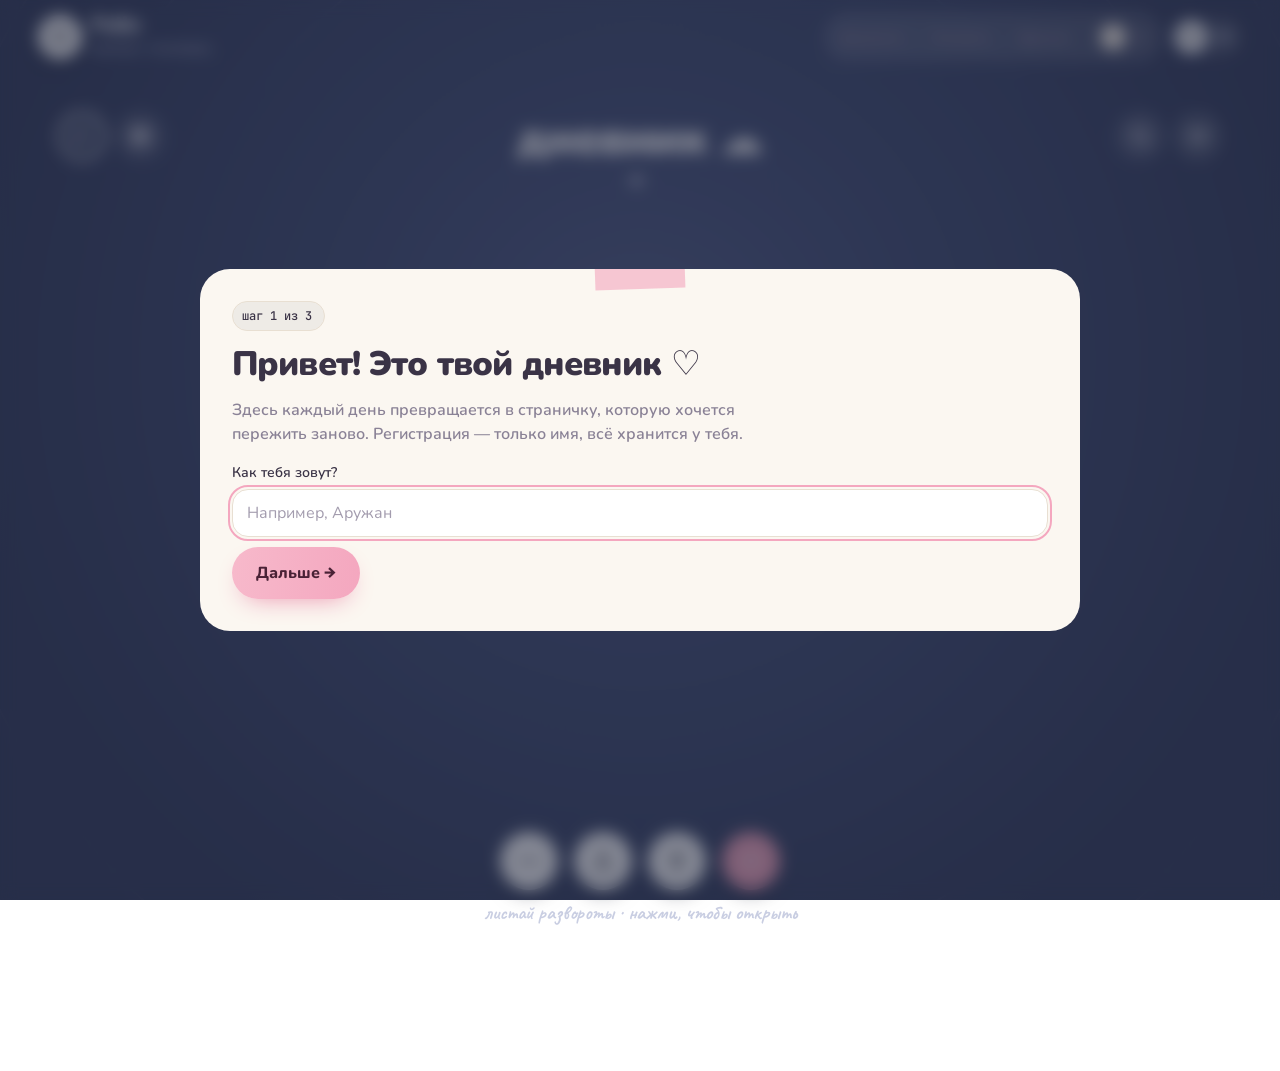
==== commit e93988ec: "Folio: diary as a book (fan of spreads, page flip), pixel chibi characters, paper journal design Co-" ====
--- a/index.html
+++ b/index.html
@@ -3,17 +3,17 @@
 <head>
 <meta charset="utf-8">
 <meta name="viewport" content="width=device-width,initial-scale=1,maximum-scale=1,viewport-fit=cover">
-<title>Страница дня</title>
+<title>Folio</title>
 <link rel="manifest" href="manifest.webmanifest">
 <link rel="icon" href="icon.svg" type="image/svg+xml">
 <link rel="apple-touch-icon" href="icon.svg">
-<meta name="theme-color" content="#0d0c11">
+<meta name="theme-color" content="#3d4869">
 <meta name="apple-mobile-web-app-capable" content="yes">
-<meta name="apple-mobile-web-app-title" content="Страница дня">
+<meta name="apple-mobile-web-app-title" content="Folio">
 <link rel="preconnect" href="https://fonts.googleapis.com">
 <link rel="preconnect" href="https://fonts.gstatic.com" crossorigin>
-<link href="https://fonts.googleapis.com/css2?family=Amatic+SC:wght@700&family=Caveat:wght@500;700&family=Comfortaa:wght@600&family=Cormorant+Garamond:ital,wght@0,500;0,600;1,500;1,600&family=JetBrains+Mono:wght@500&family=Lobster&family=Marck+Script&family=Neucha&family=Nunito:wght@600&family=Onest:wght@400;500;600;700;800&family=Pacifico&family=Rubik+Mono+One&family=Unbounded:wght@400;500;600;700;900&display=swap" rel="stylesheet">
-<link rel="stylesheet" href="css/aura.css">
+<link href="https://fonts.googleapis.com/css2?family=Amatic+SC:wght@700&family=Caveat:wght@500;700&family=Comfortaa:wght@600&family=Cormorant+Garamond:ital,wght@0,500;0,600;1,500;1,600&family=JetBrains+Mono:wght@500&family=Lobster&family=Marck+Script&family=Neucha&family=Bad+Script&family=Nunito:wght@600;800;900&family=Onest:wght@400;500;600;700;800&family=Pacifico&family=Rubik+Mono+One&family=Unbounded:wght@400;500;600;700;900&display=swap" rel="stylesheet">
+<link rel="stylesheet" href="css/folio.css">
 </head>
 <body>
 <div class="mesh" aria-hidden="true"><i></i><i></i><i></i></div>
@@ -44,11 +44,15 @@
 <symbol id="i-img" viewBox="0 0 24 24"><rect x="3" y="3" width="18" height="18" rx="3"/><path d="M3 16l5-5 5 5 3-3 5 5"/></symbol>
 <symbol id="i-zip" viewBox="0 0 24 24"><path d="M4 7a2 2 0 0 1 2-2h4l2 2h6a2 2 0 0 1 2 2v8a2 2 0 0 1-2 2H6a2 2 0 0 1-2-2z"/></symbol>
 <symbol id="i-why" viewBox="0 0 24 24"><circle cx="12" cy="12" r="9"/><path d="M9.5 9.5a2.5 2.5 0 1 1 3.5 2.3c-.6.3-1 .9-1 1.6V14M12 17.5v.01"/></symbol>
+<symbol id="i-search" viewBox="0 0 24 24"><circle cx="11" cy="11" r="6.5"/><path d="M16 16l4.5 4.5"/></symbol>
+<symbol id="i-menu" viewBox="0 0 24 24"><path d="M4 7h16M4 12h16M4 17h16"/></symbol>
+<symbol id="i-trash" viewBox="0 0 24 24"><path d="M5 7h14M10 7V5h4v2M7 7l1 13h8l1-13"/></symbol>
+<symbol id="i-eye" viewBox="0 0 24 24"><path d="M3 12s3.5-6 9-6 9 6 9 6-3.5 6-9 6-9-6-9-6z"/><circle cx="12" cy="12" r="2.5"/></symbol>
 <symbol id="i-pages" viewBox="0 0 24 24"><rect x="3" y="5" width="8" height="14" rx="1.5"/><rect x="13" y="5" width="8" height="14" rx="1.5"/></symbol>
 </defs></svg>
 
 <header class="bar">
-  <a class="logo" href="#home"><span class="logo-ic"></span><span><b data-i18n>страница дня</b><small data-i18n>дневник атмосферы</small></span></a>
+  <a class="logo" href="#home"><span class="logo-ic"></span><span><b>Folio</b><small data-i18n>дневник атмосферы</small></span></a>
   <div class="bar-r">
     <nav class="tabs-top glass">
       <a href="#home" data-nav="home"><svg><use href="#i-book"/></svg><span data-i18n>Дневник</span></a>
@@ -64,6 +68,23 @@
 <main>
   <!-- ДНЕВНИК -->
   <section id="v-home" class="view">
+    <div class="jtop">
+      <div class="jside"><button class="rbtn on" type="button" id="view-book" aria-label="Книгой" data-i18n-aria><svg><use href="#i-book"/></svg></button><button class="rbtn" type="button" id="view-grid" aria-label="Сеткой" data-i18n-aria><svg><use href="#i-grid"/></svg></button></div>
+      <div class="jt"><h1 id="j-title">дневник</h1><p class="jsub"><svg><use href="#i-eye"/></svg><span id="j-pages"></span></p></div>
+      <div class="jside r"><button class="rbtn" type="button" id="j-search" aria-label="Поиск" data-i18n-aria><svg><use href="#i-search"/></svg></button><a class="rbtn" href="#me" aria-label="Профиль" data-i18n-aria><svg><use href="#i-menu"/></svg></a></div>
+    </div>
+    <div id="home-book">
+      <div class="fan" id="fan"></div>
+      <div class="jbtns">
+        <button class="rbtn big" type="button" id="j-more" aria-label="Ещё" data-i18n-aria><svg><use href="#i-dots"/></svg></button>
+        <button class="rbtn big" type="button" id="j-share" aria-label="Сохранить разворот картинкой" data-i18n-aria><svg><use href="#i-share"/></svg></button>
+        <button class="rbtn big" type="button" id="j-del" aria-label="Удалить день" data-i18n-aria><svg><use href="#i-trash"/></svg></button>
+        <button class="rbtn big plus" type="button" id="j-add" aria-label="Добавить сегодняшний день" data-i18n-aria><svg><use href="#i-more"/></svg></button>
+      </div>
+      <p class="fan-hint" data-i18n>листай развороты · нажми, чтобы открыть</p>
+      <div class="qday glass" id="qday" hidden></div>
+    </div>
+    <div id="home-grid" hidden>
     <div class="home-hero">
       <div>
         <p class="k" id="hello-k"></p>
@@ -73,13 +94,13 @@
         <div id="vibe-sum"></div>
       </div>
       <div class="side-col">
-        <div class="qday glass" id="qday" hidden></div>
         <div id="memory" class="mem-col"></div>
       </div>
     </div>
     <div class="sec-row"><h2 class="sec"><span id="diary-name" data-i18n>Мои дни</span> <span id="days-count" class="count"></span></h2><input id="search" type="search" class="search" placeholder="Найти день: «какао», «концерт», «октябрь»…" data-i18n-ph aria-label="Поиск по дням" data-i18n-aria></div>
     <div class="days" id="days"></div>
     <div class="row"><label class="btn ghost"><span data-i18n>⇪ Добавить день друга</span><input type="file" id="import-home" accept=".json,application/json" hidden></label></div>
+    </div>
   </section>
 
   <!-- ДОБАВИТЬ ДЕНЬ -->
@@ -208,6 +229,16 @@
   </section>
 </main>
 
+<!-- открытая книга: листание разворотов -->
+<div class="book-ov" id="book" hidden>
+  <i class="fl f1">✿</i><i class="fl f2">✿</i><i class="fl f3">✿</i><i class="fl f4">✿</i>
+  <button class="rbtn bk-x" type="button" id="bk-x" aria-label="Закрыть" data-i18n-aria>✕</button>
+  <p class="bk-top" id="bk-top"></p>
+  <div class="bk-stage"><div class="bk" id="bk"></div></div>
+  <button class="rbtn bk-nav prev" type="button" id="bk-prev" aria-label="Назад" data-i18n-aria><svg><use href="#i-back"/></svg></button>
+  <button class="rbtn bk-nav next" type="button" id="bk-next" aria-label="Дальше" data-i18n-aria><svg style="transform:scaleX(-1)"><use href="#i-back"/></svg></button>
+  <p class="bk-cap" id="bk-cap"></p>
+</div>
 <!-- генерация -->
 <div class="genov" id="genov" hidden><div><div class="gorb" id="gorb"></div><b id="gen-h" data-i18n>Считываю атмосферу</b><p id="gen-p" data-i18n>свет фото, слова, ритм песни и твой стиль</p><div class="gsteps" id="gsteps"></div></div></div>
 <!-- нижние листы -->
@@ -234,6 +265,7 @@
 <script src="js/system.js"></script>
 <script src="js/zip.js"></script>
 <script src="js/stickers.js"></script>
+<script src="js/pixel-oc.js"></script>
 <script src="js/prompts.js"></script>
 <script src="js/taste.js"></script>
 <script src="js/gemini.js"></script>
--- a/css/folio.css
+++ b/css/folio.css
@@ -0,0 +1,560 @@
+/*
+FOLIO — дневник как настоящая тетрадь. Пыльно-синий стол с мягкими кругами, белые круглые кнопки,
+кремовые бумажные карточки, розово-пастельные акценты. Страницы дневника живут в своих бумажных цветах.
+TYPE — Nunito (заголовки и интерфейс, округлый), Caveat (рукописные подписи), JetBrains Mono (служебное).
+*/
+:root{--bg:#3d4869;--bg2:#343e5c;--ink:#ffffff;--muted:#c9cee2;--line:#ffffff2e;--glass:#ffffff1f;--glass2:#ffffff33;--card:#fbf7f1;--field:#ffffff1f;
+  --paper:#fbf7f1;--pink:#f4a7bf;--pinkD:#e98aa8;--sage:#c9d3c0;--dark:#2b2f3a;
+  --acc:#f4a7bf;--acc2:#a9b8e8;--acc3:#ffd9a0;--grad:linear-gradient(95deg,#f7b9cb,#f4a7bf);
+  --h:Nunito,Onest,system-ui,sans-serif;--ui:Nunito,Onest,system-ui,sans-serif;--hand:Caveat,cursive;--mono:"JetBrains Mono",ui-monospace,monospace;color-scheme:light}
+*{box-sizing:border-box;min-width:0}
+[hidden]{display:none!important}
+html,body{margin:0}
+body{background:repeating-radial-gradient(circle at 50% 42%,#ffffff07 0 2px,transparent 2px 120px),radial-gradient(circle at 50% 40%,#56628a 0,#4a567d 22%,#404c70 45%,#363f5e 80%);background-attachment:fixed;color:var(--ink);font:16px/1.5 var(--ui);font-weight:600;overflow-x:clip;-webkit-font-smoothing:antialiased}
+a{color:inherit}
+svg use{pointer-events:none}
+h1,h2{font-family:var(--h);font-weight:900;letter-spacing:-.025em;line-height:1.02;margin:0;text-wrap:balance}
+h1{font-size:clamp(34px,5vw,64px)}
+h2{font-size:clamp(24px,3vw,34px)}
+.sub{color:var(--muted);font-size:16px;max-width:58ch}
+.note{color:var(--muted);font-size:13px}
+.k{font:500 12px var(--mono);color:var(--muted);letter-spacing:.02em}
+.row{display:flex;flex-wrap:wrap;gap:8px;margin:18px 0 0}
+.pill{display:inline-flex;align-items:center;gap:8px;font:500 12px var(--mono);color:var(--ink);background:var(--glass);border:1px solid var(--line);border-radius:999px;padding:6px 12px 6px 9px;margin:0 0 16px}
+.pill i{width:8px;height:8px;border-radius:50%;background:var(--acc);box-shadow:0 0 10px var(--acc)}
+/* бумажная карточка: внутри свои тёмные токены, поэтому кнопки и поля в ней сами становятся «бумажными» */
+.glass,.sheet-box,.modal-box,.ed-menu,.shelf-panel{--ink:#3a3346;--muted:#8a8296;--line:#e8dfd2;--glass:#3a334610;--glass2:#3a33461c;--field:#ffffff;color:var(--ink)}
+.glass{background:var(--paper);border:0;box-shadow:0 1px 0 #ffffff inset,0 22px 44px -24px #0b10208a}
+
+/* аура за интерфейсом */
+.mesh{display:none}
+.mesh i{position:absolute;border-radius:50%;filter:blur(90px);opacity:.42;transition:background 1.4s}
+.mesh i:nth-child(1){width:52vmax;height:52vmax;left:-16vmax;top:-20vmax;background:var(--acc);animation:drift 26s ease-in-out infinite alternate}
+.mesh i:nth-child(2){width:44vmax;height:44vmax;right:-18vmax;top:4vmax;background:var(--acc2);animation:drift 32s ease-in-out infinite alternate-reverse}
+.mesh i:nth-child(3){width:36vmax;height:36vmax;left:20vmax;bottom:-26vmax;background:var(--acc3);opacity:.22;animation:drift 38s ease-in-out infinite alternate}
+@keyframes drift{to{transform:translate(6vmax,4vmax) scale(1.12)}}
+body.in-edit .mesh i{opacity:.28}
+
+/* верхняя панель и нижние вкладки */
+.bar{position:sticky;top:0;z-index:20;display:flex;gap:10px 20px;align-items:center;justify-content:space-between;padding:12px max(3vw,16px);background:transparent}
+.logo{display:flex;gap:10px;align-items:center;text-decoration:none}
+.logo-ic{width:44px;height:44px;border-radius:50%;background:#fff url("data:image/svg+xml,%3Csvg xmlns='http://www.w3.org/2000/svg' viewBox='0 0 24 24' fill='none' stroke='%232b2f3a' stroke-width='1.8' stroke-linecap='round' stroke-linejoin='round'%3E%3Cpath d='M12 6c-2-1.5-5-2-8-1.5V18c3-.5 6 0 8 1.5 2-1.5 5-2 8-1.5V4.5C17 4 14 4.5 12 6zM12 6v13.5'/%3E%3C/svg%3E") center/22px no-repeat;box-shadow:0 8px 20px -8px #0008}
+.logo b{display:block;font:900 20px/1 var(--h);letter-spacing:-.02em}
+.logo small{font:500 11px var(--mono);color:var(--muted)}
+.bar-r{display:flex;gap:10px;align-items:center}
+.tabs-top{display:flex;gap:2px;padding:4px;border-radius:999px;background:#ffffff1f!important;box-shadow:none!important}
+.tabs-top a{text-decoration:none;padding:8px 14px;border-radius:999px;font-weight:800;font-size:14px;display:flex;align-items:center;gap:8px;min-height:40px;color:var(--muted);transition:color .2s,background .2s}
+.tabs-top a:hover{color:var(--ink)}
+.tabs-top a.on{background:#fff;color:var(--dark)}
+.tabs-top .tab-add{display:none}
+.tabs-top a svg{width:20px;height:20px;fill:none;stroke:currentColor;stroke-width:1.8;stroke-linecap:round;stroke-linejoin:round;display:none}
+.mini-ava{width:26px;height:26px;border-radius:50%;background:#f6efe4;overflow:hidden;display:inline-block}
+.mini-ava svg{width:100%;height:auto;transform:scale(1.9) translateY(18%)}
+.lang{display:flex;padding:3px;border-radius:999px;background:#ffffff1f!important;box-shadow:none!important}
+.lang button{border:0;background:transparent;color:#dfe3f2;font:600 12px var(--mono);padding:6px 9px;border-radius:999px;cursor:pointer;min-height:32px}
+.lang button.on{background:#fff;color:var(--dark)}
+
+main{max-width:1240px;margin:0 auto;padding:clamp(18px,3vw,40px) max(3vw,16px) 140px}
+
+/* кнопки */
+.btn{font:800 15px var(--ui);border:0;border-radius:999px;padding:11px 18px;min-height:44px;cursor:pointer;display:inline-flex;align-items:center;justify-content:center;gap:8px;text-decoration:none;background:#fff;color:var(--dark);transition:transform .15s,background .2s,box-shadow .2s;box-shadow:0 8px 20px -10px #0b102099}
+.btn:hover{transform:translateY(-1px)}
+.btn svg{width:17px;height:17px;fill:none;stroke:currentColor;stroke-width:2;stroke-linecap:round;stroke-linejoin:round}
+.btn.pink{background:var(--grad);color:#4a2236;box-shadow:0 10px 26px -12px #e98aa8}
+.btn.white{background:#fff;color:var(--dark)}
+.btn.acc{background:var(--acc);color:#4a2236}
+.btn.big{font-size:16px;padding:14px 24px;min-height:52px}
+.btn.small{padding:8px 13px;min-height:40px;font-size:14px}
+.btn.icon{padding:8px;width:42px;min-height:42px}
+.btn.ghost{background:var(--glass);color:var(--ink);box-shadow:none}
+.btn:disabled{opacity:.4;cursor:not-allowed;transform:none}
+.btn:focus-visible,.tool:focus-visible,input:focus-visible,textarea:focus-visible,button:focus-visible{outline:2px solid var(--acc);outline-offset:2px}
+
+/* главная */
+.home-hero{display:grid;grid-template-columns:minmax(0,1.25fr) minmax(0,1fr);gap:20px;align-items:end;margin:8px 0 26px}
+.home-hero h1{margin:10px 0 22px}
+.cta{display:flex;gap:16px;align-items:center;padding:16px 22px 16px 16px;border-radius:28px;cursor:pointer;text-align:left;color:var(--ink);font:inherit;width:100%;max-width:520px;transition:transform .2s,background .2s}
+.cta:hover{transform:translateY(-2px);background:var(--glass2)}
+.orb{width:62px;height:62px;flex:none;border-radius:50%;background:var(--pink);display:grid;place-items:center;font:400 34px/1 var(--ui);color:#fff;box-shadow:0 10px 24px -10px var(--pinkD)}
+@keyframes breathe{50%{transform:scale(1.05)}}
+.cta b{display:block;font:900 19px/1.15 var(--h)}
+.cta small{color:var(--muted);font-size:14px}
+.week{display:flex;gap:6px;margin:16px 0 0;max-width:520px}
+.week span{flex:1;display:grid;justify-items:center;gap:5px;font:500 10px var(--mono);color:var(--muted);text-transform:uppercase}
+.week i{width:100%;height:34px;border-radius:11px;background:var(--glass);border:1px solid #ffffff12}
+.week i.on{background:var(--pink);border-color:transparent}
+.week .today i{outline:1.5px dashed #ffffff88;outline-offset:2px}
+.side-col{display:grid;gap:14px}
+.qday{border-radius:24px;padding:18px 18px 16px}
+.qday .k{display:flex;justify-content:space-between;gap:10px}
+.qday b{display:block;font:500 19px/1.3 var(--ui);margin:8px 0 14px;text-wrap:balance}
+.qday .row{margin:0}
+.qday button.skip{border:0;background:none;color:var(--muted);font:600 13px var(--ui);cursor:pointer;padding:6px}
+.memory{display:grid;grid-template-columns:96px minmax(0,1fr);gap:16px;align-items:center;border-radius:24px;padding:14px;text-decoration:none;position:relative;overflow:hidden}
+.memory img{width:100%;aspect-ratio:540/760;object-fit:cover;border-radius:12px;transform:rotate(-3deg);box-shadow:0 14px 30px -10px #000}
+.memory .k{color:color-mix(in srgb,var(--acc) 70%,#fff)}
+.memory h3{font:600 18px/1.1 var(--h);letter-spacing:-.04em;margin:6px 0 4px}
+.memory p{margin:0 0 10px;color:var(--muted);font-size:13px;display:-webkit-box;-webkit-line-clamp:2;-webkit-box-orient:vertical;overflow:hidden}
+.memory .btn{min-height:36px;padding:6px 14px;font-size:13px}
+.vibe-row{display:flex;flex-wrap:wrap;align-items:center;gap:6px;margin:14px 0 0}
+.vibe-row span{font:600 12px var(--ui);background:var(--glass);border:1px solid var(--line);border-radius:999px;padding:5px 10px;display:inline-flex;align-items:center;gap:6px}
+.vibe-row .vb-main{background:#fff;color:var(--dark);border-color:#fff}
+.vibe-row .vq-dots{padding:5px 8px;margin:0}
+.vb-edit{border:0;background:none;font:600 12px var(--ui);color:var(--muted);text-decoration:underline;cursor:pointer;padding:5px}
+.sec-row{display:flex;flex-wrap:wrap;gap:12px 20px;align-items:center;justify-content:space-between;margin:34px 0 18px}
+.sec{font-size:22px;margin:0;display:flex;gap:10px;align-items:baseline}
+.count{font:500 13px var(--mono);color:var(--muted)}
+.search{font:600 15px var(--ui);border:0;background:#fff;color:var(--dark)!important;border-radius:999px;padding:10px 18px;min-height:44px;width:min(420px,100%);color:var(--ink)}
+.search::placeholder{color:#9a94a6}
+.days{display:grid;grid-template-columns:repeat(auto-fill,minmax(min(100%,200px),1fr));gap:30px 18px}
+.day-card{display:block;text-decoration:none;position:relative;transition:transform .3s}
+.day-card:hover{transform:translateY(-5px)}
+.day-card .glow{display:none}
+.day-card:hover .glow{opacity:.85}
+.day-card img{width:100%;aspect-ratio:540/760;object-fit:cover;border-radius:10px;display:block;background:#fbf7f1;box-shadow:0 22px 40px -22px #0b1020}
+.day-card b{display:block;font:800 15px/1.25 var(--h);margin:12px 2px 3px}
+.day-card span{font:500 11px var(--mono);color:var(--muted);margin:0 2px}
+.day-card .who{display:inline-block;background:var(--glass);border:1px solid var(--line);color:var(--ink);border-radius:999px;padding:2px 9px;font:600 12px var(--ui);margin:6px 2px 0}
+.day-card.new{display:grid;place-items:center;align-content:center;gap:12px;aspect-ratio:540/760;border:2px dashed #ffffff55;border-radius:10px;background:#ffffff14;font:800 15px var(--h);color:var(--muted);cursor:pointer;width:100%}
+.day-card.new .orb{width:52px;height:52px;font-size:28px}
+.empty{color:var(--muted)}
+.view-h{margin:8px 0 26px}
+.view-h h1{margin-bottom:10px}
+.gallery{columns:4 200px;column-gap:12px}
+.gallery a{display:block;margin:0 0 12px;break-inside:avoid;border-radius:16px;overflow:hidden;position:relative}
+.gallery img{width:100%;display:block}
+.gallery span{position:absolute;left:8px;bottom:8px;background:#000a;color:#fff;font:600 12px var(--ui);padding:3px 9px;border-radius:999px;backdrop-filter:blur(6px)}
+.me-grid{display:grid;grid-template-columns:minmax(0,280px) minmax(0,1fr);gap:36px;align-items:start;border-radius:32px;padding:clamp(20px,3vw,40px)}
+.oc-stage{aspect-ratio:3/4;border-radius:22px;background:radial-gradient(#e9dccd 1.2px,transparent 1.6px) 0 0/16px 16px,#f6efe4;display:grid;place-items:center;overflow:hidden}
+.oc-stage svg{width:62%;height:auto}
+.set{margin-top:26px;padding-top:22px;border-top:1px solid var(--line)}
+.set h3{font:600 15px var(--h);letter-spacing:-.03em;margin:0 0 4px}
+.set .field{max-width:520px}
+
+/* поля */
+.field{display:flex;flex-direction:column;gap:6px;margin:10px 0}
+.field span{font-weight:600;font-size:14px}
+.field input,.field textarea,.field select,.inp{font:16px var(--ui);border:1px solid var(--line);border-radius:16px;padding:12px 14px;color:var(--ink);background:var(--field);width:100%}
+.field input::placeholder,.field textarea::placeholder,.inp::placeholder{color:#a39cae}
+.field textarea{min-height:110px;resize:vertical}
+.field select option{background:#fff;color:#3a3346}
+
+/* композер «Добавить день» */
+.cmp{max-width:720px;margin:0 auto}
+.cmp-top{display:flex;justify-content:space-between;align-items:center;gap:12px;margin-bottom:14px}
+.cmp-top h1{font-size:clamp(26px,4vw,40px)}
+.cmp-text{width:100%;min-height:130px;border-radius:18px;padding:18px 20px;font:600 26px/1.3 var(--hand);background:repeating-linear-gradient(transparent 0 33px,#e9dfd2 33px 34px),var(--paper)!important;color:var(--ink);resize:vertical;outline:none}
+.cmp-text::placeholder{color:#a39cae}
+.lbl{display:flex;justify-content:space-between;align-items:baseline;font:500 12px var(--mono);color:var(--muted);margin:22px 4px 10px}
+.lbl small{font:inherit;opacity:.7}
+.moods{display:flex;flex-wrap:wrap;gap:8px}
+.moods button{display:inline-flex;align-items:center;gap:8px;border-radius:999px;padding:9px 14px;font:800 14px var(--ui);background:var(--glass);border:0;color:var(--ink);cursor:pointer;min-height:42px;transition:background .2s,box-shadow .2s}
+.moods button i{width:10px;height:10px;border-radius:50%}
+.moods button.on{background:#fff;color:var(--dark);box-shadow:0 8px 18px -10px #0b1020}
+.moods button.on i{box-shadow:0 0 0 2px #140f1a33}
+.own{margin-top:10px}
+.media{display:flex;gap:10px;overflow-x:auto;padding:2px 2px 6px;scrollbar-width:none}
+.media .m{position:relative;flex:none;width:110px;height:140px;border-radius:4px;overflow:hidden;background:#fff;border:6px solid #fff;border-bottom-width:22px;box-shadow:0 10px 20px -10px #0b1020}
+.media .m img{width:100%;height:100%;object-fit:cover;display:block}
+.media .m .vid{position:absolute;left:8px;bottom:8px;background:#000a;color:#fff;font:600 11px var(--ui);border-radius:999px;padding:2px 8px}
+.media .m button{position:absolute;right:6px;top:6px;width:26px;height:26px;border-radius:50%;border:0;background:#000b;color:#fff;cursor:pointer;font-size:12px}
+.media .m.main::after{content:attr(data-main);position:absolute;left:8px;top:8px;background:#fff;color:var(--dark);font:600 10px var(--ui);border-radius:999px;padding:2px 8px}
+.media label.add{flex:none;width:110px;height:140px;border-radius:10px;border:2px dashed #ffffff66;display:grid;place-items:center;align-content:center;gap:6px;color:var(--muted);cursor:pointer;font:600 12px var(--ui);text-align:center;background:var(--glass)}
+.media label.add b{font:300 30px/1 var(--ui);color:var(--ink)}
+.rowi{display:flex;gap:12px;align-items:center;padding:8px 10px 8px 12px;margin-top:8px;border-radius:18px}
+.rowi>i{font-style:normal;width:34px;height:34px;flex:none;border-radius:50%;background:var(--glass2);display:grid;place-items:center;font-size:15px}
+.rowi input{flex:1;border:0;background:transparent;color:var(--ink);font:500 15px var(--ui);padding:10px 4px;outline:none;min-width:0}
+.rowi input::placeholder{color:#a39cae}
+.rowi .sm{font:500 12px var(--ui);color:var(--muted);white-space:nowrap}
+.cmp-q{border-radius:22px;padding:16px 16px 12px;margin-top:22px;position:relative;overflow:hidden}
+.cmp-q::before{content:"";position:absolute;width:70px;height:22px;left:40%;top:-8px;background:#f4a7bfaa;transform:rotate(-3deg)}
+.cmp-q b{position:relative;display:block;font:500 17px/1.3 var(--ui);margin:6px 0 4px}
+.cmp-q .rowi{background:#fff;position:relative}
+.cmp-q .qx{position:absolute;right:10px;top:10px;border:0;background:none;color:var(--muted);cursor:pointer;font:600 12px var(--ui);z-index:1}
+.cmp-go{position:sticky;bottom:18px;z-index:10;margin-top:26px;display:flex;gap:10px;align-items:center}
+.cmp-go .btn{flex:1;min-height:60px;font:900 18px var(--h);border-radius:999px}
+.cmp-go .hint{font-size:12px;color:var(--muted);text-align:center;margin-top:6px}
+
+/* генерация */
+.genov{position:fixed;inset:0;z-index:85;background:#363f5ef5;display:grid;place-items:center;text-align:center;padding:24px;backdrop-filter:blur(10px)}
+.genov .gorb{width:min(300px,64vw);aspect-ratio:1;border-radius:50%;margin:0 auto;background:radial-gradient(circle at 35% 35%,var(--o1,#ffd1a8),transparent 46%),radial-gradient(circle at 70% 60%,var(--o2,#8b7fd1),transparent 56%),radial-gradient(circle at 40% 78%,var(--o3,#ff6fa5),transparent 56%),#241b33;box-shadow:0 0 140px color-mix(in srgb,var(--o3,#ff6fa5) 45%,transparent);animation:gspin 7s linear infinite,breathe 2.6s ease-in-out infinite;transition:background 1s}
+@keyframes gspin{to{rotate:360deg}}
+.genov b{display:block;font:900 clamp(22px,3vw,30px)/1.2 var(--h);margin-top:34px}
+.genov p{color:var(--muted);margin:8px 0 0}
+.gsteps{display:grid;gap:8px;margin:22px auto 0;max-width:420px;text-align:left}
+.gsteps div{display:flex;gap:10px;align-items:center;font-size:14px;font-weight:600;opacity:0;transform:translateY(6px);transition:opacity .4s,transform .4s}
+.gsteps div.on{opacity:1;transform:none}
+.gsteps div i{width:22px;height:22px;flex:none;border-radius:50%;background:#fff;color:var(--dark);font-size:12px;display:grid;place-items:center;font-style:normal}
+.gsteps div small{font:500 11.5px var(--mono);color:var(--muted);margin-left:auto;display:flex;gap:4px;align-items:center}
+.gsteps div small u{width:14px;height:14px;border-radius:50%;display:inline-block}
+
+/* редактор и готовая страница */
+.ed-top{display:flex;gap:8px;align-items:center;margin-bottom:12px}
+.ed-title{flex:1 1 200px;font:900 19px var(--h);border:1px solid transparent;background:transparent;border-radius:14px;padding:9px 12px;color:var(--ink);min-height:44px}
+.ed-title:hover,.ed-title:focus{border-color:var(--line);background:var(--glass)}
+.ed-date{font:500 13px var(--mono);border:1px solid var(--line);background:var(--glass);border-radius:14px;padding:9px;min-height:42px;color:var(--ink)}
+.seg{display:flex;border-radius:999px;padding:3px;background:var(--glass);border:1px solid var(--line)}
+.seg button{border:0;background:transparent;font:600 13px var(--ui);padding:7px 12px;border-radius:999px;cursor:pointer;color:var(--muted);min-height:34px}
+.seg button.on{background:#fff;color:var(--dark)}
+.ed-menu{position:absolute;right:max(3vw,16px);top:120px;z-index:40;border-radius:22px;padding:8px;display:grid;gap:2px;min-width:230px;background:var(--paper);box-shadow:0 30px 60px -20px #0b1020}
+.ed-menu button,.ed-menu .row-m{border:0;background:transparent;color:var(--ink);font:600 14px var(--ui);text-align:left;padding:11px 14px;border-radius:14px;cursor:pointer;display:flex;gap:10px;align-items:center;min-height:44px}
+.ed-menu button:hover{background:var(--glass2)}
+.ed-menu svg{width:17px;height:17px;fill:none;stroke:currentColor;stroke-width:2;stroke-linecap:round;stroke-linejoin:round}
+.ed-menu hr{border:0;border-top:1px solid var(--line);margin:4px 6px}
+.ed-wrap{display:grid;place-items:start center;padding:6px 0 16px;touch-action:none;position:relative}
+.ed-glow{display:none}
+.spread{position:relative;display:flex;transform-origin:top center;filter:drop-shadow(0 30px 40px rgba(11,16,32,.45));z-index:1}
+.pg{position:relative;width:540px;height:760px;overflow:hidden;border-radius:6px 16px 16px 6px;background:#fff;--ink:#121212;--muted:#6f6c66;--line:#e2e0db;color:var(--ink)}
+.spread.two .pg:first-child{border-radius:22px 4px 4px 22px}
+.spread.two .pg:last-child{border-radius:4px 22px 22px 4px}
+.spread.two::after{content:"";position:absolute;left:50%;top:0;bottom:0;width:34px;transform:translateX(-50%);background:linear-gradient(90deg,transparent,rgba(0,0,0,.12) 46%,rgba(255,255,255,.35) 52%,transparent);pointer-events:none;z-index:500}
+.spread.two .pg.act{box-shadow:inset 0 0 0 3px color-mix(in srgb,var(--acc) 60%,transparent)}
+.spread.two.col{flex-direction:column}
+.spread.two.col .pg:first-child{border-radius:22px 22px 4px 4px}
+.spread.two.col .pg:last-child{border-radius:4px 4px 22px 22px}
+.spread.two.col::after{left:0;right:0;top:50%;bottom:auto;width:auto;height:30px;transform:translateY(-50%);background:linear-gradient(180deg,transparent,rgba(0,0,0,.12) 46%,rgba(255,255,255,.35) 52%,transparent)}
+.pg .owner{position:absolute;left:14px;bottom:12px;font:600 11px var(--ui);color:#fff;background:#0006;border-radius:999px;padding:3px 9px;z-index:400;pointer-events:none}
+.pg-hint{position:absolute;inset:auto 50px 44%;text-align:center;font:500 15px var(--ui);color:#0006;pointer-events:none}
+.guide{position:absolute;background:var(--acc);z-index:600;pointer-events:none;display:none}
+.guide.v{left:50%;top:0;bottom:0;width:1px}.guide.h{top:50%;left:0;right:0;height:1px}
+.guide.on{display:block}
+.notes-ic{position:absolute;right:12px;top:12px;width:26px;height:26px;border-radius:8px;border:0;background:#ffffffe0;box-shadow:0 2px 8px #0002;cursor:pointer;z-index:450;display:grid;place-items:center;padding:0}
+.notes-ic svg{width:14px;height:14px;fill:none;stroke:#121212;stroke-width:2;stroke-linecap:round}
+.notes-ic.has::after{content:"";position:absolute;right:-2px;top:-2px;width:8px;height:8px;border-radius:50%;background:var(--acc)}
+.ed-wrap.drop .pg{outline:3px dashed var(--acc);outline-offset:-10px}
+
+/* AI-панель под страницей */
+.aibar{display:flex;flex-wrap:wrap;gap:8px;justify-content:center;margin:4px auto 0;max-width:720px;position:relative;z-index:2}
+.aibar button{display:inline-flex;align-items:center;gap:7px;border-radius:999px;padding:10px 15px;font:800 14px var(--ui);background:var(--glass);border:0;color:var(--ink);cursor:pointer;min-height:44px;transition:background .2s,transform .15s}
+.aibar button:hover{background:var(--glass2);transform:translateY(-1px)}
+.aibar button.main{background:#fff;color:var(--dark);box-shadow:0 8px 18px -10px #0b1020}
+.aibar button svg{width:16px;height:16px;fill:none;stroke:currentColor;stroke-width:2;stroke-linecap:round;stroke-linejoin:round}
+.aibar button.busy{opacity:.6;pointer-events:none}
+.aibar button i{width:9px;height:9px;border-radius:50%;font-style:normal}
+.why-line{font-size:13px;color:var(--muted);text-align:center;margin:12px auto 0;max-width:560px}
+.why-line button{border:0;background:none;color:var(--ink);text-decoration:underline;font:600 13px var(--ui);cursor:pointer}
+.ed-bottom{position:relative;z-index:30;display:flex;gap:10px;justify-content:center;margin:18px auto 0;max-width:520px}
+.ed-bottom .btn{flex:1;min-height:56px;border-radius:20px;font-size:15px}
+.ed-bottom .btn.pink{flex:1.5}
+body.mode-edit .ed-side{display:none}
+.side-k,.side-why{display:none}
+body:not(.mode-edit) #dock,body:not(.mode-edit) .edit-only{display:none}
+
+/* элементы страницы */
+.it{position:absolute;left:0;top:0;transform-origin:center;touch-action:none;cursor:grab;user-select:none;-webkit-user-select:none}
+.it.sel{outline:1.5px solid var(--acc);outline-offset:6px;cursor:move}
+.it .h{position:absolute;width:28px;height:28px;border-radius:50%;background:#fff;color:#121212;display:none;place-items:center;font-size:13px;box-shadow:0 2px 10px #0003;z-index:2;border:1.5px solid var(--acc)}
+.it.sel .h{display:grid}
+.h.rs{right:-20px;bottom:-20px;cursor:nwse-resize}
+.h.dl{left:-20px;top:-20px;cursor:pointer;background:#121212;color:#fff;border-color:#121212}
+.it img,.it video{display:block;width:100%;height:auto;pointer-events:none}
+.it svg{display:block;width:100%;height:auto;pointer-events:none}
+.ph{background:#fff}
+.fr-none{background:transparent}
+.fr-polaroid{padding:6% 6% 22%;background:#fff;box-shadow:0 8px 24px #0003}
+.fr-round img,.fr-round video{border-radius:20px}
+.fr-round{background:transparent}
+.fr-circle{border-radius:50%;overflow:hidden;aspect-ratio:1}
+.fr-circle img,.fr-circle video{height:100%;object-fit:cover}
+.fr-stroke{padding:6px;background:var(--sc,#fff);border-radius:6px}
+.fr-tape{padding:4%;background:#fff;box-shadow:0 6px 18px #0002}
+.fr-tape::before,.fr-tape::after{content:"";position:absolute;width:34%;height:12%;top:-5%;background:#d6b98ce6;transform:rotate(-8deg)}
+.fr-tape::before{left:-6%}.fr-tape::after{right:-6%;transform:rotate(10deg);background:#ffffff99;border:1px solid #0001}
+.fr-heart{-webkit-mask:url("data:image/svg+xml,%3Csvg xmlns='http://www.w3.org/2000/svg' viewBox='0 0 100 92'%3E%3Cpath d='M50 90C18 68 2 50 4 30 6 12 22 2 36 8c6 3 11 8 14 13 3-5 8-10 14-13 14-6 30 4 32 22 2 20-14 38-46 60z'/%3E%3C/svg%3E") center/100% 100% no-repeat;mask:url("data:image/svg+xml,%3Csvg xmlns='http://www.w3.org/2000/svg' viewBox='0 0 100 92'%3E%3Cpath d='M50 90C18 68 2 50 4 30 6 12 22 2 36 8c6 3 11 8 14 13 3-5 8-10 14-13 14-6 30 4 32 22 2 20-14 38-46 60z'/%3E%3C/svg%3E") center/100% 100% no-repeat;background:transparent}
+.fr-heart img,.fr-heart video{aspect-ratio:100/92;object-fit:cover}
+.fr-film{padding:9% 4%;background:#121212 radial-gradient(circle,#fff 38%,transparent 42%) 0 3%/9% 5% repeat-x;position:relative}
+.fr-film::after{content:"";position:absolute;inset:auto 0 3% 0;height:5%;background:radial-gradient(circle,#fff 38%,transparent 42%) 0 0/9% 100% repeat-x}
+.tx{white-space:pre-wrap;word-break:break-word;line-height:1.12;padding:4px 8px}
+.tx[contenteditable=true]{outline:2px solid var(--acc);background:#fff8;cursor:text;user-select:text;-webkit-user-select:text}
+.tx.bg-pill{border-radius:16px;padding:10px 14px;box-shadow:0 6px 18px #0001;line-height:1.3}
+.wd{font-family:var(--ui);text-align:center;line-height:1.1;white-space:nowrap;width:max-content;position:relative;left:50%;translate:-50% 0}
+.wd-pill{background:#ffffffe8;border-radius:999px;padding:8px 16px;font-weight:600;backdrop-filter:blur(6px)}
+.wd-stamp{border:2.5px dashed currentColor;border-radius:14px;padding:10px 14px;font:600 1em var(--h);letter-spacing:-.03em;transform:rotate(-4deg)}
+.wd-big b{display:block;font:900 3.2em/1 var(--h);letter-spacing:-.06em}
+.wd-ticket{background:#fff;color:#121212!important;padding:10px 20px;font:500 1em var(--mono);-webkit-mask:radial-gradient(circle 8px at 0 50%,#0000 98%,#000) left/51% 100% no-repeat,radial-gradient(circle 8px at 100% 50%,#0000 98%,#000) right/51% 100% no-repeat}
+.wd-mini{font:500 .85em var(--mono);letter-spacing:.06em;text-transform:uppercase}
+.lk{text-decoration:none;display:flex;align-items:center;gap:10px;background:#ffffffee;border-radius:999px;padding:7px 16px 7px 7px;box-shadow:0 6px 16px #0002;font:600 15px var(--ui);color:#121212;white-space:nowrap;overflow:hidden;text-overflow:ellipsis;backdrop-filter:blur(6px)}
+.lk i{width:32px;height:32px;border-radius:50%;display:grid;place-items:center;color:#fff;font-style:normal;font-size:14px;flex:none}
+.tpl{background:#fff;border-radius:18px;padding:14px 16px;box-shadow:0 10px 24px #0002;font-family:var(--ui)}
+.tpl h4{margin:0 0 8px;font:600 1em var(--h);letter-spacing:-.04em}
+.tpl p{margin:0 0 6px;font-size:.8em;color:var(--muted);font-weight:600}
+.tpl .ans{display:block;font:500 1.25em Caveat,cursive;color:var(--ink);border-bottom:1px dashed #d6d2ca;min-height:1.3em;margin:-2px 0 8px;white-space:pre-wrap}
+.tpl .ans[contenteditable=true]{background:#f6f4f0;outline:none;cursor:text;user-select:text;-webkit-user-select:text}
+.secret{filter:drop-shadow(0 8px 12px #0003);animation:wiggle 3.4s ease-in-out infinite}
+@keyframes wiggle{0%,80%,100%{transform:rotate(0)}85%{transform:rotate(-6deg)}90%{transform:rotate(6deg)}95%{transform:rotate(-3deg)}}
+.secret .tag{position:absolute;left:50%;bottom:-10px;transform:translateX(-50%);background:#121212;color:#fff;font:600 11px var(--ui);padding:3px 9px;border-radius:999px;white-space:nowrap}
+.empty-pg{position:absolute;inset:60px 50px;border:1.5px dashed #cfc7b8;border-radius:22px;display:flex;flex-direction:column;align-items:center;justify-content:center;text-align:center;gap:10px;padding:30px;background:#ffffff70;backdrop-filter:blur(2px);z-index:1}
+.empty-pg .ep-ic{width:68px;height:68px;border-radius:22px;display:grid;place-items:center;background:#121212;color:#fff;margin-bottom:6px}
+.empty-pg .ep-ic svg{width:30px;height:30px;fill:none;stroke:currentColor;stroke-width:1.7;stroke-linecap:round;stroke-linejoin:round}
+.empty-pg b{font:600 24px/1.1 var(--h);letter-spacing:-.045em;max-width:14ch}
+.empty-pg p{margin:0 0 6px;color:var(--muted);font-size:16px;max-width:30ch}
+.empty-pg span{font-size:13px;color:var(--muted)}
+.empty-pg .btn{font-size:16px;padding:13px 22px;background:#121212;color:#fff}
+
+/* док инструментов (режим правки) */
+.dock{position:sticky;bottom:14px;z-index:30;display:flex;flex-direction:column;align-items:center;gap:8px}
+.tools,.itbar{display:flex;gap:2px;overflow-x:auto;background:#fff;color:var(--dark);border-radius:999px;padding:6px 10px;box-shadow:0 20px 40px -14px #0b1020;max-width:100%;scrollbar-width:none}
+.tool{flex:none;display:flex;flex-direction:column;align-items:center;gap:4px;border:0;background:transparent;font:800 11px var(--ui);color:var(--dark);padding:9px 10px 7px;border-radius:16px;cursor:pointer;min-width:62px}
+.tool svg{width:22px;height:22px;fill:none;stroke:currentColor;stroke-width:1.7;stroke-linecap:round;stroke-linejoin:round}
+.tool:hover{background:#2b2f3a0d}
+.tool.magic{background:var(--grad);color:#140f1a}
+.itbar button{flex:none;border:0;background:#2b2f3a0d;font:800 13px var(--ui);color:var(--dark);padding:10px 13px;border-radius:14px;cursor:pointer;min-height:44px}
+.itbar .danger{color:#d4475f}.itbar .ok{background:var(--pink);color:#4a2236}
+.react{display:flex;gap:4px;align-items:center;padding:0 6px}
+.react button{border:0;background:#2b2f3a0d;border-radius:999px;padding:7px 10px;font-size:18px;cursor:pointer}
+.react button.on{background:var(--acc)}
+
+/* нижние листы и окна — тёмное стекло */
+.sheet{position:fixed;inset:0;z-index:60;background:#1b213866;display:flex;align-items:flex-end;justify-content:center;backdrop-filter:blur(4px)}
+.sheet-box{width:min(780px,100%);max-height:78vh;background:var(--paper);border:0;border-radius:28px 28px 0 0;padding:16px 20px 26px;display:flex;flex-direction:column;animation:up .25s ease;color:var(--ink)}
+@keyframes up{from{transform:translateY(40px);opacity:0}}
+.sheet-head{display:flex;justify-content:space-between;align-items:center;margin-bottom:12px;gap:12px}
+.sheet-head b{font:900 20px var(--h)}
+.x{border:1px solid var(--line);background:var(--glass);color:var(--ink);width:40px;height:40px;flex:none;border-radius:50%;cursor:pointer;font-size:15px}
+.sheet-body{overflow:auto}
+.sheet h3,.modal-box h3{font:600 13px var(--ui);color:var(--muted);margin:14px 0 6px}
+.grid-st{display:grid;grid-template-columns:repeat(auto-fill,minmax(70px,1fr));gap:8px}
+.grid-st button{border:1px solid var(--line);background:#fff;border-radius:16px;padding:9px;cursor:pointer;aspect-ratio:1}
+.grid-st button svg{width:100%;height:100%}
+.grid-bg{display:grid;grid-template-columns:repeat(auto-fill,minmax(92px,1fr));gap:10px}
+.grid-bg button{border:2px solid transparent;border-radius:16px;aspect-ratio:3/4;cursor:pointer;font:600 12px var(--ui);color:#121212;display:flex;align-items:flex-end;justify-content:center;padding:6px;box-shadow:inset 0 0 0 1px #0001}
+.grid-bg button.on{border-color:#fff;box-shadow:0 0 0 3px var(--pinkD)}
+.grid-bg button span{background:#fffe;border-radius:999px;padding:2px 8px}
+.list{display:flex;flex-direction:column;gap:8px}
+.list button{border:1px solid var(--line);background:#fff;border-radius:18px;padding:14px 16px;text-align:left;cursor:pointer;font:600 16px var(--ui);color:var(--ink)}
+.list button small{display:block;font-weight:500;color:var(--muted);font-size:13px}
+.variants{display:grid;grid-template-columns:repeat(3,minmax(0,1fr));gap:12px}
+.variants button{border:1px solid var(--line);background:#fff;border-radius:18px;padding:8px;cursor:pointer;font:600 13px var(--ui);color:var(--ink)}
+.variants img{width:100%;border-radius:12px;display:block;margin-bottom:6px}
+.pick{display:grid;grid-template-columns:repeat(auto-fill,minmax(90px,1fr));gap:8px}
+.pick button{border:0;padding:0;border-radius:12px;overflow:hidden;cursor:pointer;aspect-ratio:1}
+.pick img{width:100%;height:100%;object-fit:cover;display:block}
+.swatches{display:flex;flex-wrap:wrap;gap:8px;margin:8px 0;align-items:center}
+.swatches button{width:36px;height:36px;border-radius:50%;border:2px solid #ffffff30;cursor:pointer}
+.fonts{display:flex;flex-wrap:wrap;gap:6px;margin:8px 0}
+.fonts button{border:1px solid var(--line);background:#fff;border-radius:12px;padding:9px 13px;cursor:pointer;font-size:19px;color:var(--ink)}
+.fonts button.on,.chips button.on{background:var(--dark);color:#fff;border-color:var(--dark)}
+.chips{display:flex;flex-wrap:wrap;gap:6px;margin:8px 0}
+.chips button{border:1px solid var(--line);background:#fff;border-radius:999px;padding:8px 14px;font:600 13px var(--ui);cursor:pointer;color:var(--ink);min-height:40px}
+.cats{display:flex;gap:6px;margin-bottom:10px;overflow-x:auto}
+.posgrid{display:grid;grid-template-columns:repeat(3,64px);gap:6px}
+.posgrid button{height:64px;border:1px solid var(--line);background:#fff;color:var(--ink);border-radius:14px;cursor:pointer;font:600 12px var(--ui)}
+.modal{position:fixed;inset:0;z-index:70;background:#1b213888;display:grid;place-items:center;padding:16px;backdrop-filter:blur(8px)}
+.modal-box{background:var(--paper);border:0;color:var(--ink);border-radius:30px;padding:clamp(18px,3vw,32px);width:min(880px,100%);max-height:92vh;overflow:auto;animation:pop .3s cubic-bezier(.2,1.3,.4,1);position:relative}
+.modal-box::before{content:"";position:absolute;width:90px;height:26px;left:calc(50% - 45px);top:-6px;background:#f4a7bf99;transform:rotate(-2deg);pointer-events:none}
+.modal-box h2{margin-bottom:6px}
+@keyframes pop{from{transform:scale(.94);opacity:0}}
+.oc-ed{display:grid;grid-template-columns:minmax(0,250px) minmax(0,1fr);gap:24px;align-items:start}
+.oc-ed .oc-stage{position:sticky;top:0}
+.oc-ed h3{margin:12px 0 4px}
+.notes-panel{position:relative;border-radius:22px;padding:24px;min-height:340px}
+.notes-panel textarea{width:100%;min-height:300px;border:0;background:transparent;font:500 24px/1.6 Caveat,cursive;color:inherit;resize:vertical;outline:none}
+.letter{position:relative;height:340px;display:grid;place-items:center}
+.env{position:relative;width:280px;height:180px;background:#efe9df;border-radius:14px;box-shadow:0 14px 34px #0006}
+.env .flap{position:absolute;left:0;right:0;top:0;height:100px;background:#e2d9cb;clip-path:polygon(0 0,100% 0,50% 100%);transform-origin:top;transition:transform .6s;z-index:3}
+.env.open .flap{transform:rotateX(180deg);z-index:0}
+.env .paper{position:absolute;left:16px;right:16px;bottom:10px;height:150px;background:#fffdf8;border-radius:8px;padding:14px;font:500 21px/1.3 Caveat,cursive;color:#121212;transition:transform .8s .5s;z-index:1;overflow:auto}
+.env.open .paper{transform:translateY(-130px);z-index:2;box-shadow:0 10px 24px #0002}
+.env.gift{background:var(--acc2)}.env.gift .flap{background:color-mix(in srgb,var(--acc2) 60%,#fff);clip-path:none;height:40px}
+.env.gift.open .flap{transform:translateY(-70px) rotate(-20deg)}
+.why{padding-left:20px;margin:0 0 14px}.why li{margin-bottom:10px;line-height:1.5}
+.why b{color:inherit}
+
+/* «Прожить день заново» */
+.replay{position:fixed;inset:0;z-index:80;background:#0b0b0c;display:grid;place-items:center;overflow:hidden}
+.replay .rp-bg{position:absolute;inset:-10%;filter:blur(60px) saturate(1.4);opacity:.7;animation:rpz 20s ease-in-out infinite alternate}
+@keyframes rpz{to{transform:scale(1.15) rotate(3deg)}}
+.replay .rp-stage{position:relative;transform-origin:center}
+.replay .it{cursor:default;animation:rpin .9s cubic-bezier(.2,1.2,.3,1) backwards}
+@keyframes rpin{from{opacity:0;transform:translate(var(--tx),var(--ty)) translate(-50%,-50%) rotate(calc(var(--r) - 25deg)) scale(.4)}}
+.replay .st,.replay .secret{animation:floaty 4s ease-in-out infinite}
+@keyframes floaty{50%{transform:translateY(-6px) rotate(2deg)}}
+.replay .rp-ui{position:absolute;left:0;right:0;bottom:22px;display:flex;justify-content:center;gap:8px;z-index:5;flex-wrap:wrap;padding:0 14px}
+.replay .rp-ui .btn{background:#ffffff1f;color:#fff;border-color:#ffffff33}
+.replay .rp-ui .btn.acc{background:var(--acc);border-color:var(--acc);color:#140f1a}
+.replay .rp-note{position:absolute;left:50%;top:22px;transform:translateX(-50%);color:#fff;font:500 clamp(20px,2.4vw,28px)/1.35 Caveat,cursive;text-align:center;max-width:min(760px,90vw);z-index:5;text-shadow:0 2px 20px #000}
+.replay .st{animation-duration:calc(var(--beat,1.4s) * 2)!important}
+.replay .secret{animation-duration:calc(var(--beat,1.4s) * 4)!important}
+.toast{position:fixed;left:50%;bottom:110px;transform:translateX(-50%);background:#fff;color:var(--dark);padding:12px 20px;border-radius:999px;font-weight:600;z-index:90;max-width:90vw;text-align:center;box-shadow:0 20px 40px -10px #000}
+
+/* полка дневников */
+.shelf{position:fixed;left:0;top:0;bottom:0;z-index:45;display:flex;align-items:flex-start;pointer-events:none;transform:translateX(calc(-1 * var(--pw,140px)));transition:transform .38s cubic-bezier(.2,.9,.3,1)}
+.shelf.open{transform:translateX(0)}
+.shelf.drag{transition:none}
+.shelf-panel{pointer-events:auto;height:100%;width:144px;display:flex;flex-direction:column;gap:14px;padding:max(18px,env(safe-area-inset-top)) 14px 18px;background:var(--paper);backdrop-filter:blur(20px) saturate(1.4);border-right:1px solid var(--line);border-radius:0 26px 26px 0;box-shadow:16px 0 50px -20px #000}
+.shelf:not(.open) .shelf-panel{box-shadow:none}
+.shelf-panel h4{margin:0;font:600 14px var(--h);letter-spacing:-.04em;display:flex;justify-content:space-between;align-items:center}
+.shelf-panel h4 small{font:500 11px var(--mono);color:var(--muted)}
+.shelf-row{display:flex;flex-direction:column;align-items:center;gap:16px;overflow-y:auto;flex:1;padding:4px 2px 10px;scrollbar-width:none}
+.shelf-item{display:flex;flex-direction:column;align-items:center;gap:6px;width:100%}
+.shelf-item small{font:600 12px/1.2 var(--ui);text-align:center;max-width:110px;overflow:hidden;text-overflow:ellipsis;white-space:nowrap}
+.shelf-item small i{display:block;font:500 10px var(--mono);color:var(--muted);font-style:normal}
+.dcover{flex:none;width:92px;height:122px;border-radius:6px 14px 14px 6px;position:relative;cursor:pointer;border:0;padding:10px 10px 10px 14px;text-align:left;color:#fff;font:600 11px/1.15 var(--ui);display:flex;align-items:flex-end;box-shadow:inset 5px 0 0 #00000026,0 10px 20px -10px #000;transition:transform .2s;overflow:hidden}
+.dcover:hover{transform:translateY(-3px) rotate(-1.5deg)}
+.dcover::after{content:"";position:absolute;right:14px;top:0;bottom:0;width:5px;background:#0000002e}
+.dcover.on{outline:2.5px solid var(--acc);outline-offset:3px}
+.dcover span{position:relative;z-index:1;word-break:break-word}
+.dcover.light{color:#121212}
+.dadd{flex:none;width:92px;height:72px;border-radius:16px;border:1.5px dashed #ffffff40;background:var(--glass);display:flex;flex-direction:column;align-items:center;justify-content:center;gap:4px;cursor:pointer;color:var(--ink);font:600 11px var(--ui)}
+.dadd b{width:34px;height:34px;border-radius:11px;background:var(--dark);color:#fff;display:grid;place-items:center;font:300 24px/1 var(--ui)}
+.shelf-handle{pointer-events:auto;align-self:flex-start;margin-top:150px;width:24px;height:88px;border:1px solid var(--line);border-left:0;border-radius:0 16px 16px 0;background:#ffffff14;backdrop-filter:blur(12px);display:flex;flex-direction:column;align-items:center;justify-content:center;gap:5px;cursor:grab;touch-action:none}
+.shelf-handle i{width:3px;height:3px;border-radius:50%;background:#ffffffaa}
+.shelf-dim{position:fixed;inset:0;z-index:44;background:#0006;opacity:0;pointer-events:none;transition:opacity .3s}
+.shelf.open~.shelf-dim{opacity:1;pointer-events:auto}
+.cover-prev{width:180px;height:236px;border-radius:8px 18px 18px 8px;margin:0 auto;padding:18px 18px 18px 26px;color:#fff;display:flex;flex-direction:column;justify-content:space-between;position:relative;box-shadow:inset 6px 0 0 #00000026,0 24px 40px -18px #000;overflow:hidden}
+.cover-prev::after{content:"";position:absolute;right:22px;top:0;bottom:0;width:7px;background:#0000002e}
+.cover-prev b{font:600 20px/1.05 var(--h);letter-spacing:-.04em;position:relative;z-index:1}
+.cover-prev small{font:500 11px var(--mono);opacity:.8;position:relative;z-index:1}
+.cover-prev.light{color:#121212}
+.new-diary{display:grid;grid-template-columns:200px minmax(0,1fr);gap:28px;align-items:start}
+
+/* тест вайба */
+.vq-top{display:flex;justify-content:space-between;align-items:center;gap:12px;margin-bottom:6px}
+.vq-top .pill{margin:0}
+.vq-prog{display:flex;gap:5px}.vq-prog i{width:22px;height:5px;border-radius:9px;background:var(--line)}.vq-prog i.on{background:var(--pinkD)}
+.vq-grid{display:grid;grid-template-columns:repeat(3,minmax(0,1fr));gap:10px}
+.vq-grid.four{grid-template-columns:repeat(4,minmax(0,1fr))}
+.vq{border:1.5px solid var(--line);background:#fff;border-radius:20px;padding:12px;cursor:pointer;display:flex;flex-direction:column;align-items:flex-start;gap:4px;text-align:left;color:var(--ink);font:inherit;transition:transform .15s,border-color .15s}
+.vq:hover{transform:translateY(-2px)}
+.vq.on{border-color:var(--pinkD);background:#fff;box-shadow:0 0 0 3px #f4a7bf66}
+.vq b{font:900 15px var(--h)}
+.vq small{font-size:12px;color:var(--muted);line-height:1.3}
+.vq-prev{width:100%;aspect-ratio:4/3;border-radius:12px;margin-bottom:6px;position:relative;display:block;box-shadow:inset 0 0 0 1px #0000000d}
+.vq-prev i{position:absolute;width:38%;}.vq-prev i:first-child{left:10%;top:14%;transform:rotate(-10deg)}.vq-prev i:last-child{right:10%;bottom:12%;transform:rotate(8deg)}
+.vq-prev svg{width:100%;height:auto;display:block}
+.vq-dots{display:flex;gap:4px;margin-bottom:6px}.vq-dots i{width:30px;height:30px;border-radius:50%;box-shadow:inset 0 0 0 1px #ffffff22}
+.vq-dots.small i{width:14px;height:14px}
+.vq-font{font-size:30px;line-height:1.1;margin-bottom:4px}
+.vq-ic{width:46px;height:46px;display:block;margin-bottom:4px}.vq-ic svg{width:100%;height:100%}
+.vq-nav{justify-content:space-between;margin-top:20px}
+
+@media(max-width:900px){.home-hero{grid-template-columns:1fr;align-items:start}}
+@media(min-width:1100px){
+  body:not(.mode-edit) #v-edit:not([hidden]){display:grid;grid-template-columns:minmax(0,1fr) 340px;gap:8px 32px;align-items:start}
+  body:not(.mode-edit) #v-edit .ed-top{grid-column:1/-1}
+  .ed-side{position:sticky;top:96px;border-radius:28px;padding:20px;background:var(--glass);border:1px solid var(--line);backdrop-filter:blur(22px);-webkit-backdrop-filter:blur(22px)}
+  .side-k{display:block;margin:0 0 12px}
+  .ed-side .aibar{flex-direction:column;align-items:stretch;margin:0}
+  .ed-side .aibar button{justify-content:flex-start;border-radius:16px;min-height:48px}
+  .ed-side .why-line{display:none}
+  .ed-side .ed-bottom{flex-direction:column;margin:16px 0 0}
+  .ed-side .ed-bottom .btn{min-height:52px}
+  .side-why{display:block;margin:18px 0 0;padding:16px 0 0 18px;border-top:1px solid var(--line);font-size:13px;color:var(--muted)}
+  .side-why li{margin-bottom:8px}
+}
+@media(max-width:760px){
+  main{padding-bottom:120px}
+  /* backdrop-filter у шапки сделал бы её контейнером для fixed-вкладок — на телефоне шапка без размытия */
+  .bar{padding:10px 16px}
+  .logo small{display:none}
+  .tabs-top{position:fixed;left:12px;right:12px;bottom:max(12px,env(safe-area-inset-bottom));z-index:50;justify-content:space-around;align-items:center;border-radius:24px;padding:6px;background:#fff!important;border:0;box-shadow:0 20px 40px -12px #0b1020!important}
+  .tabs-top a{flex-direction:column;gap:2px;padding:6px 8px;font-size:10.5px;min-height:50px;justify-content:center}
+  .tabs-top a{color:#8a8fa3}
+  .tabs-top a.on{background:transparent;color:var(--dark)}
+  .tabs-top a svg{display:block}
+  .tabs-top .tab-add{display:grid;place-items:center;width:52px;height:52px;min-height:52px;padding:0;border-radius:50%;background:var(--pink);color:#fff!important;font:400 30px/1 var(--ui);box-shadow:0 10px 20px -8px var(--pinkD)}
+  .tabs-top .me-link .mini-ava{width:22px;height:22px}
+  .tabs-top .me-link svg{display:none}
+  body.in-edit .tabs-top,body.in-new .tabs-top{display:none}
+  .me-grid,.oc-ed,.new-diary{grid-template-columns:1fr}
+  .oc-ed .oc-stage{position:static;width:150px;margin:0 auto}
+  .modal{padding:0;align-items:end}
+  .modal-box{border-radius:26px 26px 0 0;max-height:94vh;padding:18px 16px 26px}
+  .vq-grid{grid-template-columns:1fr 1fr}.vq-grid.four{grid-template-columns:repeat(2,minmax(0,1fr))}
+  .variants{grid-template-columns:1fr 1fr}
+  .days{grid-template-columns:repeat(2,minmax(0,1fr));gap:22px 12px}
+  .ed-top{flex-wrap:wrap}
+  .ed-title{font-size:16px;flex-basis:120px}
+  .ed-date{display:none}
+  .ed-menu{left:16px;right:16px;top:auto;bottom:16px;position:fixed}
+  .aibar{gap:6px}
+  .aibar button{padding:9px 12px;font-size:13px}
+  .toast{bottom:96px}
+  .cover-prev{width:150px;height:196px}
+  .shelf-handle{margin-top:200px}
+}
+@media(prefers-reduced-motion:reduce){.secret,.replay *,.mesh i,.orb,.genov .gorb{animation:none!important}}
+
+/* ===== дневник как книга ===== */
+.rbtn{width:48px;height:48px;flex:none;border-radius:50%;background:#fff;border:0;display:grid;place-items:center;color:var(--dark);box-shadow:0 10px 22px -10px #0b1020aa;cursor:pointer;text-decoration:none;transition:transform .15s,opacity .2s}
+.rbtn:hover{transform:translateY(-1px)}
+.rbtn:disabled{opacity:.3;cursor:default;transform:none}
+.rbtn svg{width:22px;height:22px;fill:none;stroke:currentColor;stroke-width:1.9;stroke-linecap:round;stroke-linejoin:round}
+.rbtn.big{width:58px;height:58px}
+.rbtn.big svg{width:24px;height:24px}
+.jtop{display:grid;grid-template-columns:1fr auto 1fr;align-items:start;gap:12px;margin:0 0 10px}
+.jside{display:flex;gap:10px}.jside.r{justify-content:flex-end}
+.jtop .rbtn{background:#ffffff24;color:#fff;box-shadow:none}
+.jtop .rbtn.on{background:transparent;box-shadow:inset 0 0 0 2.5px #fff}
+.jt{text-align:center}
+.jt h1{font:900 clamp(30px,4.4vw,46px)/1.1 var(--h);color:#fff;margin:2px 0 6px}
+.jt h1::after{content:" ☁︎";font-weight:400;opacity:.9}
+.jsub{display:inline-flex;gap:8px;align-items:center;font:800 15px var(--ui);color:#e6e9f5;margin:0}
+.jsub svg{width:19px;height:19px;fill:none;stroke:currentColor;stroke-width:1.9}
+.fan{--sw:min(820px,92vw);--lh:calc(var(--sw) / 2 * 760 / 540);position:relative;height:calc(var(--lh) + 40px);perspective:2000px;margin:6px auto 0;touch-action:pan-y;user-select:none;-webkit-user-select:none}
+.sp{position:absolute;top:16px;left:calc(50% - var(--sw) / 2 + 3%);width:var(--sw);height:var(--lh);display:flex;transform-origin:left center;transition:transform .55s cubic-bezier(.2,.8,.2,1),opacity .4s;cursor:pointer;filter:drop-shadow(0 26px 30px #0b10206b)}
+.sp::after{content:"";position:absolute;left:50%;top:0;bottom:0;width:44px;transform:translateX(-50%);background:linear-gradient(90deg,transparent,#0000001f 45%,#ffffff40 52%,transparent);pointer-events:none}
+.sp:not(.front){filter:drop-shadow(0 16px 18px #0b102055) brightness(.96)}
+.leaf{width:50%;height:100%;overflow:hidden;background:#fbf7f1;position:relative}
+.leaf.left{border-radius:14px 3px 3px 14px}.leaf.right{border-radius:3px 14px 14px 3px}
+.leaf img{width:100%;height:100%;object-fit:cover;display:block;pointer-events:none}
+.leaf.blank{background:repeating-linear-gradient(transparent 0 27px,#e9dfd2 27px 28px) 0 40px,#fbf7f1;display:grid;place-items:center}
+.leaf-add{border:0;background:transparent;color:#8a8296;font:700 clamp(14px,2vw,22px)/1.2 var(--hand);display:grid;justify-items:center;gap:6px;cursor:pointer;padding:20px}
+.leaf-add b{width:46px;height:46px;border-radius:50%;background:var(--pink);color:#fff;display:grid;place-items:center;font:400 28px/1 var(--ui)}
+.sp.empty{transform:none}
+.jbtns{display:flex;justify-content:center;gap:16px;margin:8px 0 0}
+.jbtns .plus{background:var(--pink);color:#fff}
+#home-book{overflow-x:clip;padding-bottom:6px}
+.fan-hint{text-align:center;color:#c9cee2;font:700 20px var(--hand);margin:10px 0 0}
+#home-book .qday{max-width:560px;margin:22px auto 0;transform:rotate(-.6deg)}
+#home-book .qday::before{content:"";position:absolute;width:80px;height:22px;left:calc(50% - 40px);top:-9px;background:#f4a7bfaa;transform:rotate(-3deg)}
+.qday{position:relative}
+.qday b{font:700 26px/1.2 var(--hand)!important}
+
+/* открытая книга */
+.book-ov{position:fixed;inset:0;z-index:75;background:linear-gradient(#f6f1ea 0 62%,#e4e6dc 62%);display:grid;place-items:center;overflow:hidden;color:#5b4a3e}
+.book-ov .fl{position:absolute;font-style:normal;font-size:46px;color:transparent;-webkit-text-stroke:1.6px #9a7f69;pointer-events:none}
+.fl.f1{left:12%;top:9%}.fl.f2{right:9%;top:14%;font-size:38px}.fl.f3{left:7%;bottom:12%;font-size:34px}.fl.f4{right:14%;bottom:8%}
+.bk-stage{display:grid;place-items:center}
+.bk{position:relative;width:calc(var(--pw) * 2);height:var(--ph);perspective:2800px}
+.bk.single{width:var(--pw)}
+.bk-pages{position:absolute;inset:0;display:flex;transform-style:preserve-3d;filter:drop-shadow(0 30px 40px #6b5a4a59)}
+.bk .leaf{width:var(--pw);height:var(--ph);flex:none;cursor:pointer}
+.bk .leaf.left{border-radius:10px 2px 2px 10px}.bk .leaf.right{border-radius:2px 10px 10px 2px}
+.bk.single .leaf{border-radius:4px 10px 10px 4px}
+.bk-spine{position:absolute;left:50%;top:0;bottom:0;width:70px;transform:translateX(-50%);background:linear-gradient(90deg,transparent,#00000024 46%,#ffffff55 51%,#00000012 56%,transparent);pointer-events:none;z-index:6}
+.bk-edge{position:absolute;right:-9px;top:6px;bottom:6px;width:9px;border-radius:0 6px 6px 0;background:repeating-linear-gradient(90deg,#e7ddcf 0 1px,#fffaf3 1px 2.5px);box-shadow:2px 6px 10px -4px #6b5a4a55;z-index:-1}
+.bk:not(.single)::before{content:"";position:absolute;left:-9px;top:6px;bottom:6px;width:9px;border-radius:6px 0 0 6px;background:repeating-linear-gradient(90deg,#fffaf3 0 1.5px,#e7ddcf 1.5px 2.5px);z-index:-1}
+.turn{position:absolute;top:0;width:var(--pw);height:var(--ph);transform-style:preserve-3d;transition:transform .85s cubic-bezier(.45,.05,.3,1);z-index:8;pointer-events:none}
+.turn.fwd{left:50%;transform-origin:left center}
+.turn.fwd.go{transform:rotateY(-180deg)}
+.turn.back{left:0;transform-origin:right center}
+.turn.back.go{transform:rotateY(180deg)}
+.turn.single{left:0}
+.turn.single.in{transform:rotateY(-180deg)}.turn.single.in.go{transform:rotateY(0)}
+.face{position:absolute;inset:0;backface-visibility:hidden;-webkit-backface-visibility:hidden;overflow:hidden;background:#fbf7f1;border-radius:2px 10px 10px 2px}
+.face.b{transform:rotateY(180deg);border-radius:10px 2px 2px 10px}
+.turn.back .face.f{border-radius:10px 2px 2px 10px}.turn.back .face.b{border-radius:2px 10px 10px 2px}
+.face img{width:100%;height:100%;object-fit:cover;display:block}
+.face .shade{position:absolute;inset:0;background:linear-gradient(90deg,#0000001f,transparent 18%,transparent 80%,#00000014);pointer-events:none}
+.bk-x{position:absolute;right:20px;top:18px;z-index:9;font-size:16px}
+.bk-nav{position:absolute;top:50%;transform:translateY(-50%);z-index:9}
+.bk-nav.prev{left:22px}.bk-nav.next{right:22px}
+.bk-top{position:absolute;top:22px;left:0;right:0;text-align:center;font:700 24px var(--hand);margin:0}
+.bk-cap{position:absolute;bottom:22px;left:70px;right:70px;text-align:center;font:700 22px/1.2 var(--hand);margin:0;white-space:nowrap;overflow:hidden;text-overflow:ellipsis}
+body.in-book{overflow:hidden}
+@media(max-width:760px){
+  .jtop{grid-template-columns:auto 1fr auto}
+  .jtop .rbtn{width:42px;height:42px}
+  .jt h1{font-size:26px}
+  .jside{gap:6px;flex-direction:column}
+  .fan{--sw:94vw}
+  .sp{left:calc(50% - var(--sw) / 2 + 4%)}
+  .jbtns{gap:12px}.rbtn.big{width:52px;height:52px}
+  body.in-book .tabs-top{display:none}
+  .bk-nav{top:auto;bottom:14px;transform:none}
+  .bk-cap{bottom:80px;left:16px;right:16px;font-size:19px}
+  .bk-top{top:26px}
+}
+/* подпись на рваном листке */
+.tx.bg-torn{background:#fbf6ec;padding:16px 20px 22px;line-height:1.3;filter:drop-shadow(0 4px 8px #0002);clip-path:polygon(0 0,100% 0,100% 94%,96% 100%,92% 95%,88% 100%,84% 95%,80% 100%,76% 95%,72% 100%,68% 95%,64% 100%,60% 95%,56% 100%,52% 95%,48% 100%,44% 95%,40% 100%,36% 95%,32% 100%,28% 95%,24% 100%,20% 95%,16% 100%,12% 95%,8% 100%,4% 95%,0 100%)}
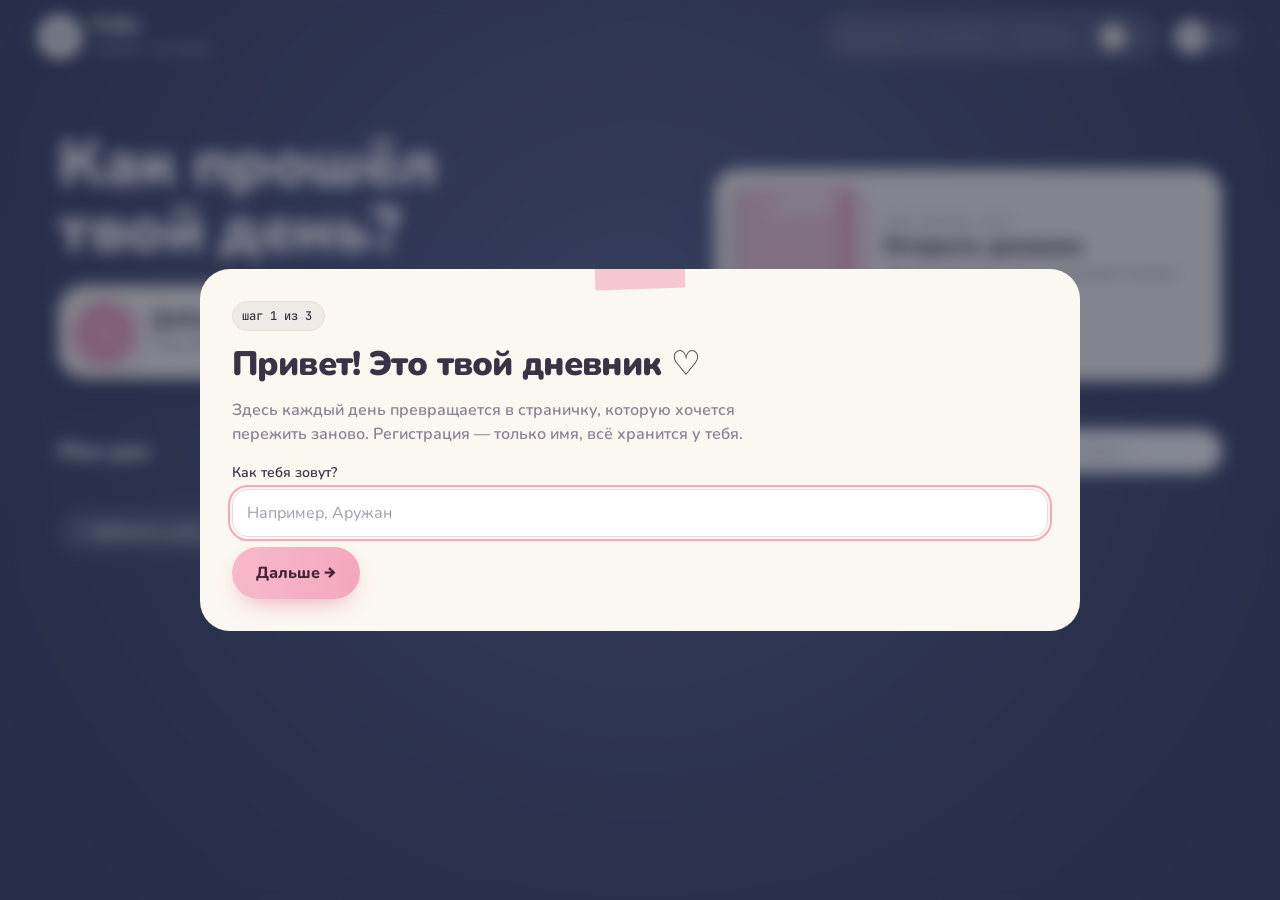
==== commit 3b1140c2: "Front page with diary cover; book opens via button; fix replay buttons; remove Gemini settings Co-Au" ====
--- a/index.html
+++ b/index.html
@@ -68,10 +68,34 @@
 <main>
   <!-- ДНЕВНИК -->
   <section id="v-home" class="view">
+    <div class="home-hero">
+      <div>
+        <p class="k" id="hello-k"></p>
+        <h1 id="hello-h">Как прошёл твой день?</h1>
+        <button class="cta glass" id="new-day" type="button"><span class="orb">+</span><span><b data-i18n>Добавить сегодняшний день</b><small data-i18n>Пара фото и пара слов — страницу соберу сама</small></span></button>
+        <div class="week" id="week"></div>
+        <div id="vibe-sum"></div>
+      </div>
+      <div class="side-col">
+        <a class="cover" href="#diary" id="open-diary">
+          <span class="cover-book"><span class="cover-oc" id="cover-oc"></span><b id="cover-title">дневник</b><small id="cover-pages"></small></span>
+          <span class="cover-txt"><span class="k" data-i18n>твой дневник-книга</span><b data-i18n>Открыть дневник</b><small data-i18n>Листай страницы, как в настоящей тетради</small><span class="btn pink small"><svg><use href="#i-book"/></svg><span data-i18n>Открыть</span></span></span>
+        </a>
+        <div class="qday glass" id="qday" hidden></div>
+        <div id="memory" class="mem-col"></div>
+      </div>
+    </div>
+    <div class="sec-row"><h2 class="sec"><span id="diary-name" data-i18n>Мои дни</span> <span id="days-count" class="count"></span></h2><input id="search" type="search" class="search" placeholder="Найти день: «какао», «концерт», «октябрь»…" data-i18n-ph aria-label="Поиск по дням" data-i18n-aria></div>
+    <div class="days" id="days"></div>
+    <div class="row"><label class="btn ghost"><span data-i18n>⇪ Добавить день друга</span><input type="file" id="import-home" accept=".json,application/json" hidden></label></div>
+  </section>
+
+  <!-- ДНЕВНИК-КНИГА: веер разворотов, по нажатию — листание -->
+  <section id="v-diary" class="view" hidden>
     <div class="jtop">
-      <div class="jside"><button class="rbtn on" type="button" id="view-book" aria-label="Книгой" data-i18n-aria><svg><use href="#i-book"/></svg></button><button class="rbtn" type="button" id="view-grid" aria-label="Сеткой" data-i18n-aria><svg><use href="#i-grid"/></svg></button></div>
+      <div class="jside"><a class="rbtn" href="#home" aria-label="Назад" data-i18n-aria><svg><use href="#i-back"/></svg></a></div>
       <div class="jt"><h1 id="j-title">дневник</h1><p class="jsub"><svg><use href="#i-eye"/></svg><span id="j-pages"></span></p></div>
-      <div class="jside r"><button class="rbtn" type="button" id="j-search" aria-label="Поиск" data-i18n-aria><svg><use href="#i-search"/></svg></button><a class="rbtn" href="#me" aria-label="Профиль" data-i18n-aria><svg><use href="#i-menu"/></svg></a></div>
+      <div class="jside r"></div>
     </div>
     <div id="home-book">
       <div class="fan" id="fan"></div>
@@ -82,24 +106,6 @@
         <button class="rbtn big plus" type="button" id="j-add" aria-label="Добавить сегодняшний день" data-i18n-aria><svg><use href="#i-more"/></svg></button>
       </div>
       <p class="fan-hint" data-i18n>листай развороты · нажми, чтобы открыть</p>
-      <div class="qday glass" id="qday" hidden></div>
-    </div>
-    <div id="home-grid" hidden>
-    <div class="home-hero">
-      <div>
-        <p class="k" id="hello-k"></p>
-        <h1 id="hello-h">Как прошёл твой день?</h1>
-        <button class="cta glass" id="new-day" type="button"><span class="orb">+</span><span><b data-i18n>Добавить сегодняшний день</b><small data-i18n>Пара фото и пара слов — страницу соберу сама</small></span></button>
-        <div class="week" id="week"></div>
-        <div id="vibe-sum"></div>
-      </div>
-      <div class="side-col">
-        <div id="memory" class="mem-col"></div>
-      </div>
-    </div>
-    <div class="sec-row"><h2 class="sec"><span id="diary-name" data-i18n>Мои дни</span> <span id="days-count" class="count"></span></h2><input id="search" type="search" class="search" placeholder="Найти день: «какао», «концерт», «октябрь»…" data-i18n-ph aria-label="Поиск по дням" data-i18n-aria></div>
-    <div class="days" id="days"></div>
-    <div class="row"><label class="btn ghost"><span data-i18n>⇪ Добавить день друга</span><input type="file" id="import-home" accept=".json,application/json" hidden></label></div>
     </div>
   </section>
 
@@ -148,13 +154,6 @@
         <p class="sub" data-i18n>Твой персонаж живёт в дневнике как стикер. Его можно поменять когда угодно.</p>
         <div class="row"><button class="btn white" id="edit-oc" type="button" data-i18n>Изменить персонажа</button><button class="btn ghost" id="edit-vibe" type="button" data-i18n>Пройти тест вайба заново</button><a class="btn ghost" href="atmosphere.html" data-i18n>Художественный режим</a></div>
         <div class="row"><button class="btn ghost" id="backup" type="button" data-i18n>Сохранить весь дневник файлом</button><label class="btn ghost"><span data-i18n>Восстановить из файла</span><input type="file" id="restore" accept=".json" hidden></label></div>
-        <div class="set">
-          <h3 data-i18n>AI-анализ через Gemini</h3>
-          <p class="note" data-i18n>Без ключа страницы собирает встроенный движок прямо в браузере. С ключом Gemini дополнительно смотрит, что на фото, и точнее подбирает детали и название. Фото и текст дня тогда отправляются в Google.</p>
-          <div class="field"><span data-i18n>Ключ Gemini API</span><input id="ai-key" type="password" autocomplete="off" placeholder="AIza…"></div>
-          <div class="field"><span data-i18n>Модель</span><input id="ai-model" placeholder="gemini-2.5-flash"></div>
-          <div class="row" style="margin-top:4px"><button class="btn white small" id="ai-save" type="button" data-i18n>Сохранить</button><button class="btn ghost small" id="ai-test" type="button" data-i18n>Проверить</button><span class="note" id="ai-st"></span></div>
-        </div>
         <p class="note" style="margin-top:18px" data-i18n>Всё хранится только в твоём браузере.</p>
       </div>
     </div>
--- a/css/folio.css
+++ b/css/folio.css
@@ -74,7 +74,7 @@
 .home-hero{display:grid;grid-template-columns:minmax(0,1.25fr) minmax(0,1fr);gap:20px;align-items:end;margin:8px 0 26px}
 .home-hero h1{margin:10px 0 22px}
 .cta{display:flex;gap:16px;align-items:center;padding:16px 22px 16px 16px;border-radius:28px;cursor:pointer;text-align:left;color:var(--ink);font:inherit;width:100%;max-width:520px;transition:transform .2s,background .2s}
-.cta:hover{transform:translateY(-2px);background:var(--glass2)}
+.cta:hover{transform:translateY(-2px);background:#fff}
 .orb{width:62px;height:62px;flex:none;border-radius:50%;background:var(--pink);display:grid;place-items:center;font:400 34px/1 var(--ui);color:#fff;box-shadow:0 10px 24px -10px var(--pinkD)}
 @keyframes breathe{50%{transform:scale(1.05)}}
 .cta b{display:block;font:900 19px/1.15 var(--h)}
@@ -361,18 +361,19 @@
 .why b{color:inherit}
 
 /* «Прожить день заново» */
-.replay{position:fixed;inset:0;z-index:80;background:#0b0b0c;display:grid;place-items:center;overflow:hidden}
+.replay{position:fixed;inset:0;z-index:80;background:#2f3753;display:flex;flex-direction:column;align-items:center;justify-content:center;gap:16px;padding:16px;overflow:hidden}
 .replay .rp-bg{position:absolute;inset:-10%;filter:blur(60px) saturate(1.4);opacity:.7;animation:rpz 20s ease-in-out infinite alternate}
 @keyframes rpz{to{transform:scale(1.15) rotate(3deg)}}
-.replay .rp-stage{position:relative;transform-origin:center}
+.replay .rp-box{position:relative;flex:none}
+.replay .rp-stage{position:absolute;left:0;top:0;transform-origin:0 0}
 .replay .it{cursor:default;animation:rpin .9s cubic-bezier(.2,1.2,.3,1) backwards}
 @keyframes rpin{from{opacity:0;transform:translate(var(--tx),var(--ty)) translate(-50%,-50%) rotate(calc(var(--r) - 25deg)) scale(.4)}}
 .replay .st,.replay .secret{animation:floaty 4s ease-in-out infinite}
 @keyframes floaty{50%{transform:translateY(-6px) rotate(2deg)}}
-.replay .rp-ui{position:absolute;left:0;right:0;bottom:22px;display:flex;justify-content:center;gap:8px;z-index:5;flex-wrap:wrap;padding:0 14px}
-.replay .rp-ui .btn{background:#ffffff1f;color:#fff;border-color:#ffffff33}
-.replay .rp-ui .btn.acc{background:var(--acc);border-color:var(--acc);color:#140f1a}
-.replay .rp-note{position:absolute;left:50%;top:22px;transform:translateX(-50%);color:#fff;font:500 clamp(20px,2.4vw,28px)/1.35 Caveat,cursive;text-align:center;max-width:min(760px,90vw);z-index:5;text-shadow:0 2px 20px #000}
+.replay .rp-ui{position:relative;display:flex;justify-content:center;gap:8px;z-index:5;flex-wrap:wrap}
+.replay .rp-ui .btn{background:#fff;color:var(--dark)}
+.replay .rp-ui .btn.acc{background:var(--pink);color:#4a2236}
+.replay .rp-note{position:relative;margin:0;min-height:1.3em;color:#fff;font:500 clamp(20px,2.4vw,28px)/1.35 Caveat,cursive;text-align:center;max-width:min(760px,90vw);z-index:5;text-shadow:0 2px 20px #000}
 .replay .st{animation-duration:calc(var(--beat,1.4s) * 2)!important}
 .replay .secret{animation-duration:calc(var(--beat,1.4s) * 4)!important}
 .toast{position:fixed;left:50%;bottom:110px;transform:translateX(-50%);background:#fff;color:var(--dark);padding:12px 20px;border-radius:999px;font-weight:600;z-index:90;max-width:90vw;text-align:center;box-shadow:0 20px 40px -10px #000}
@@ -558,3 +559,18 @@
 }
 /* подпись на рваном листке */
 .tx.bg-torn{background:#fbf6ec;padding:16px 20px 22px;line-height:1.3;filter:drop-shadow(0 4px 8px #0002);clip-path:polygon(0 0,100% 0,100% 94%,96% 100%,92% 95%,88% 100%,84% 95%,80% 100%,76% 95%,72% 100%,68% 95%,64% 100%,60% 95%,56% 100%,52% 95%,48% 100%,44% 95%,40% 100%,36% 95%,32% 100%,28% 95%,24% 100%,20% 95%,16% 100%,12% 95%,8% 100%,4% 95%,0 100%)}
+
+/* обложка дневника на лицевой странице — кнопка «Открыть дневник» */
+.cover{display:grid;grid-template-columns:auto minmax(0,1fr);gap:20px;align-items:center;padding:18px;border-radius:24px;background:var(--paper);color:#3a3346;text-decoration:none;box-shadow:0 22px 44px -24px #0b10208a;transition:transform .2s}
+.cover:hover{transform:translateY(-3px) rotate(-.4deg)}
+.cover-book{position:relative;width:132px;height:176px;border-radius:6px 14px 14px 6px;background:repeating-linear-gradient(0deg,#ffffff55 0 10px,transparent 10px 20px),repeating-linear-gradient(90deg,#ffffff55 0 10px,transparent 10px 20px),#f4b6c8;box-shadow:inset 9px 0 0 #00000018,inset 11px 0 0 #ffffff44,0 16px 26px -12px #6b3a4f99;display:flex;flex-direction:column;align-items:center;justify-content:flex-end;padding:0 12px 14px 20px;text-align:center}
+.cover-book::after{content:"";position:absolute;right:16px;top:0;bottom:0;width:6px;background:#e98aa8;box-shadow:0 0 0 1px #0000000d}
+.cover-oc{position:absolute;top:12px;left:50%;width:56px;transform:translateX(-40%);background:#fffaf3;border-radius:10px;padding:4px;box-shadow:0 4px 10px -4px #0003;rotate:-4deg}
+.cover-oc svg{width:100%;height:auto;display:block}
+.cover-book b{position:relative;z-index:1;font:700 21px/1 var(--hand);background:#fffaf3;padding:4px 8px;border-radius:4px;rotate:2deg;max-width:100%;line-height:1.05;overflow-wrap:anywhere}
+.cover-book small{position:relative;z-index:1;font:800 11px var(--ui);color:#6b3a4f;margin-top:6px}
+.cover-txt{display:grid;gap:4px;justify-items:start}
+.cover-txt .k{color:#a08d9c}
+.cover-txt b{font:900 22px/1.1 var(--h)}
+.cover-txt small{color:#8a8296;font-size:14px;margin-bottom:8px}
+.cover-txt .btn svg{width:16px;height:16px}
